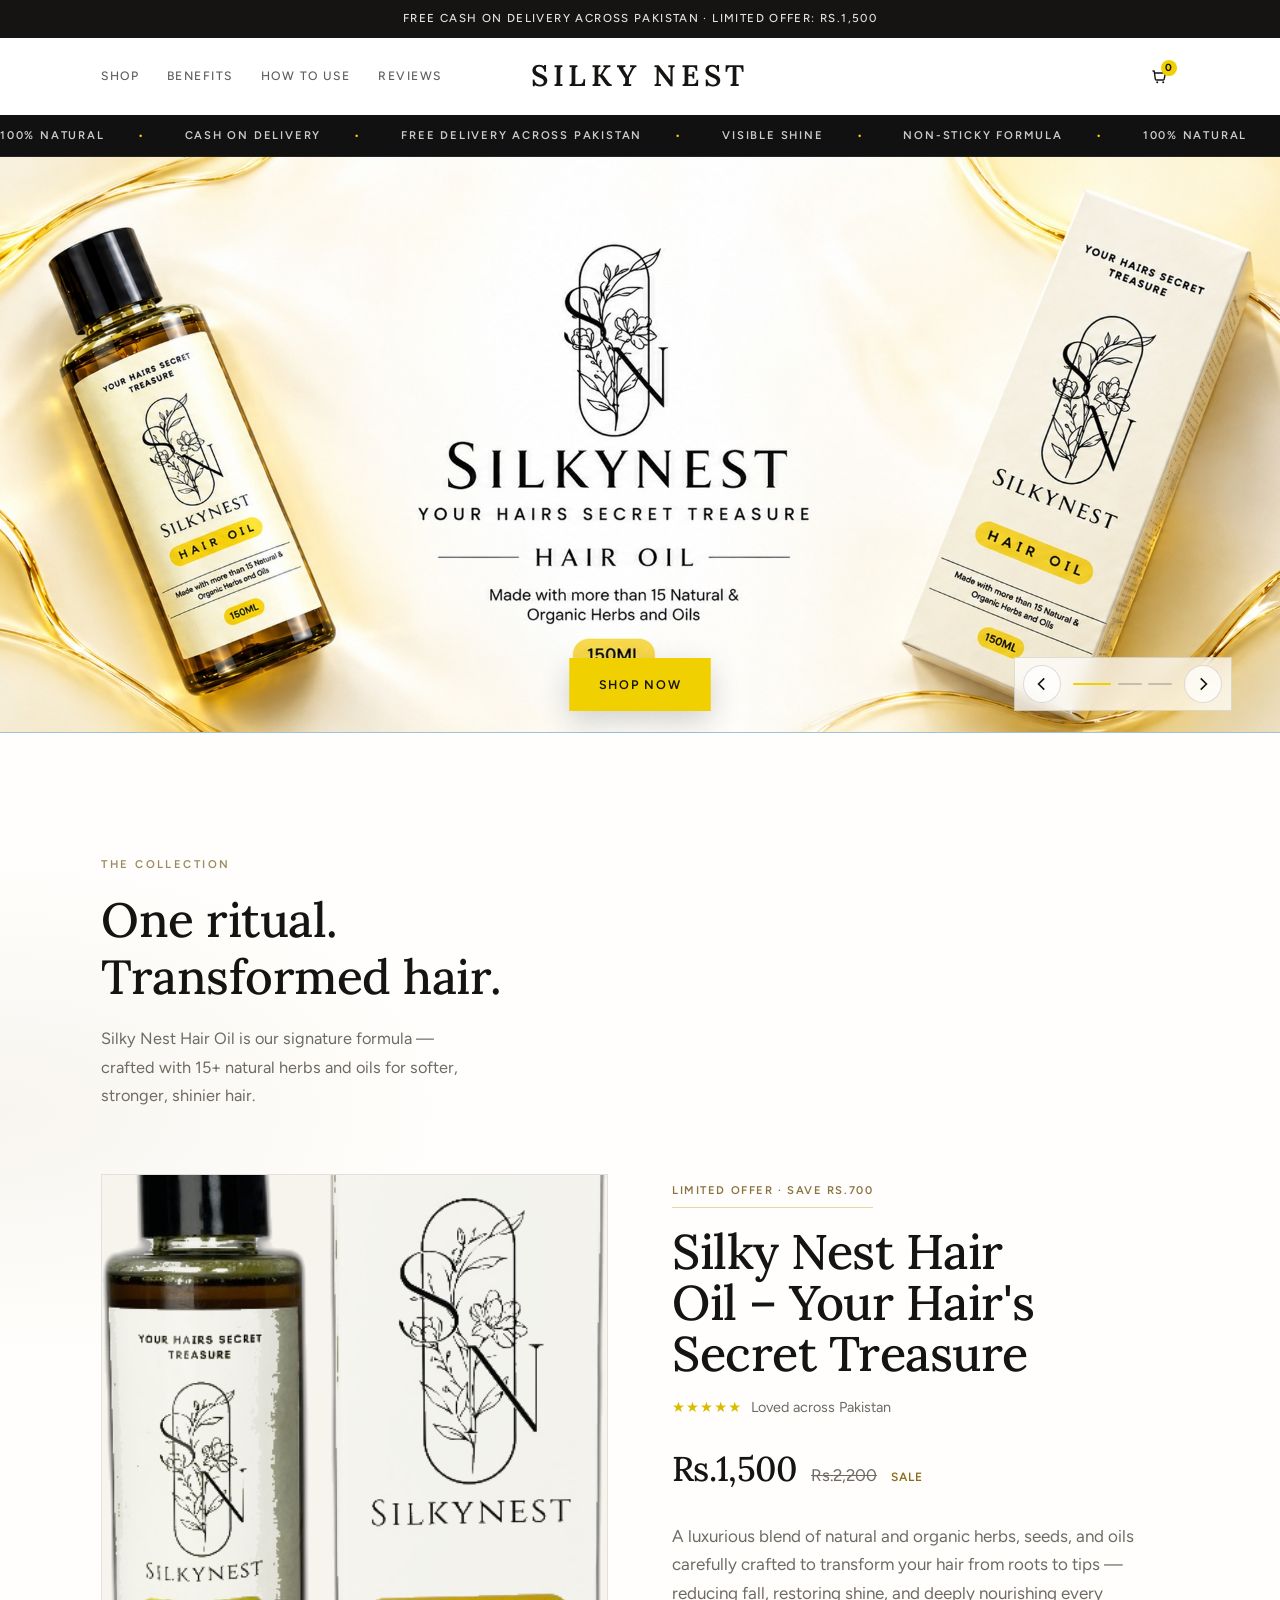
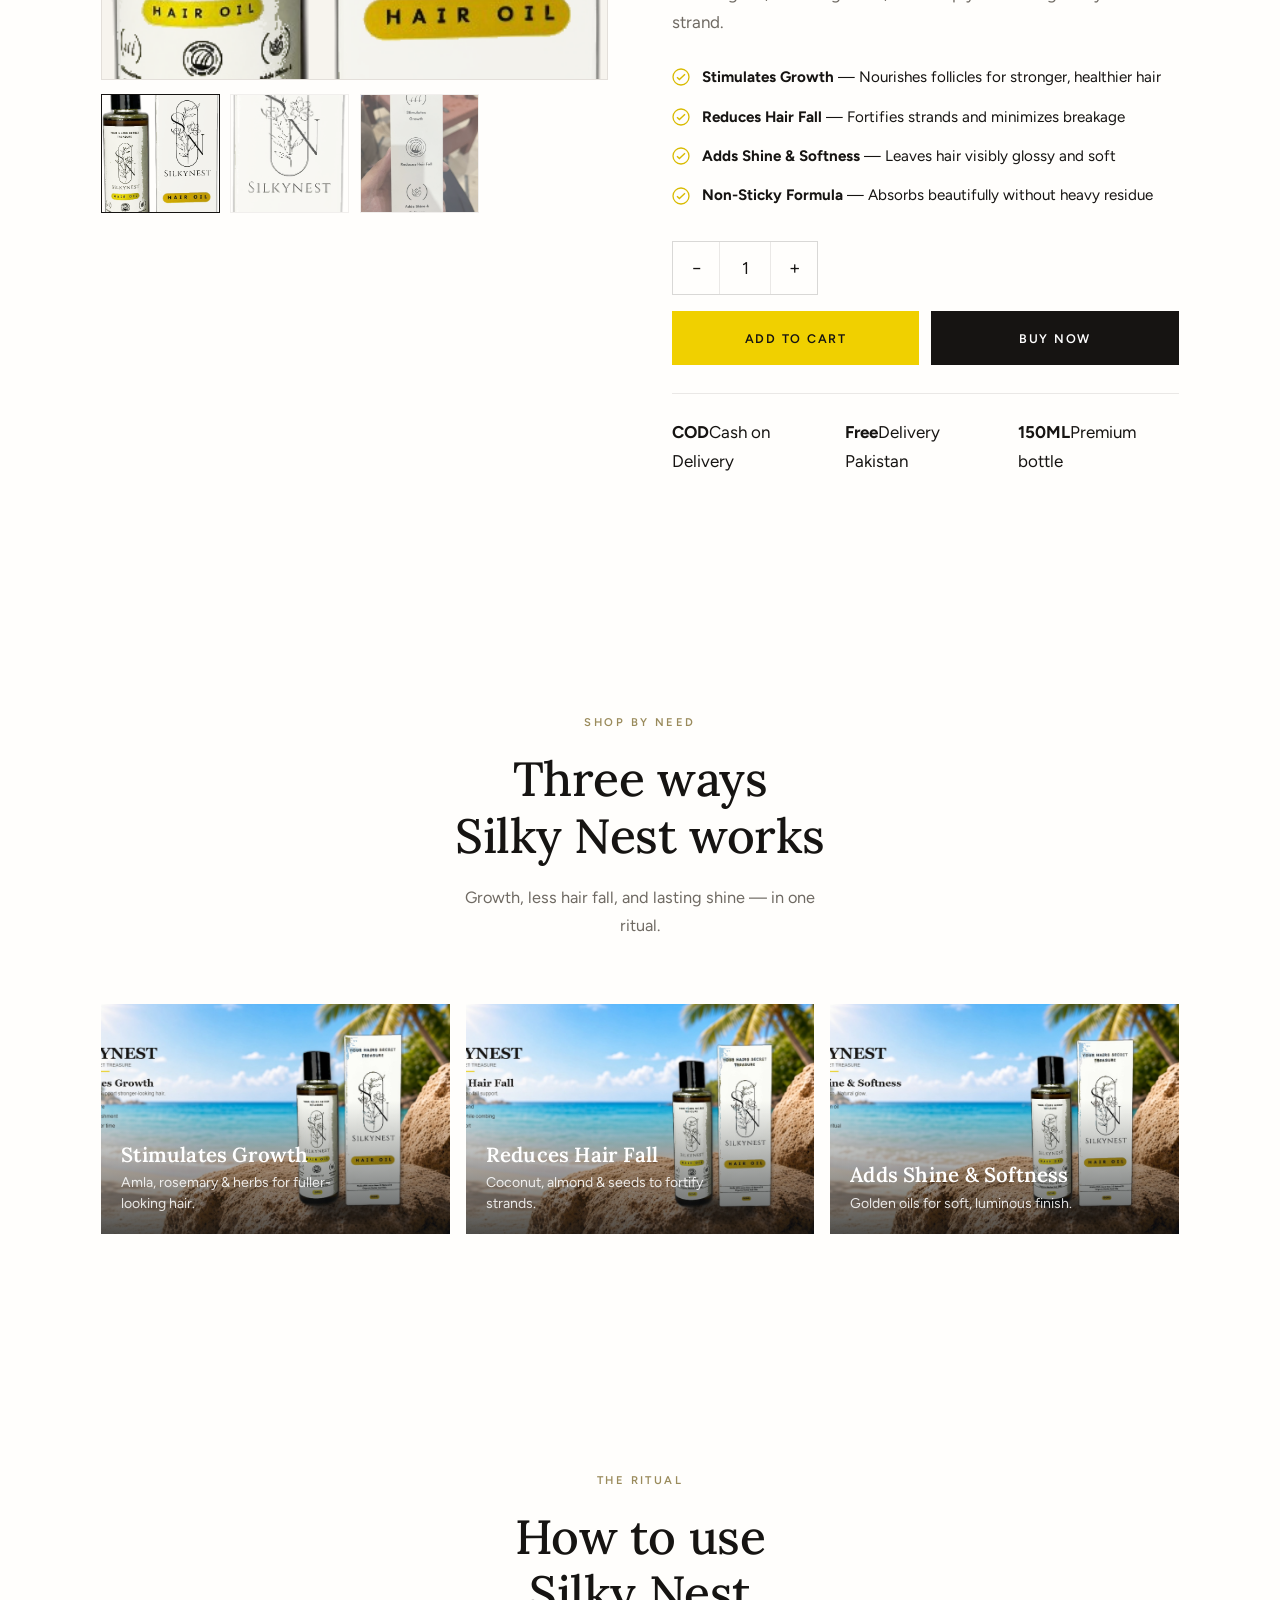
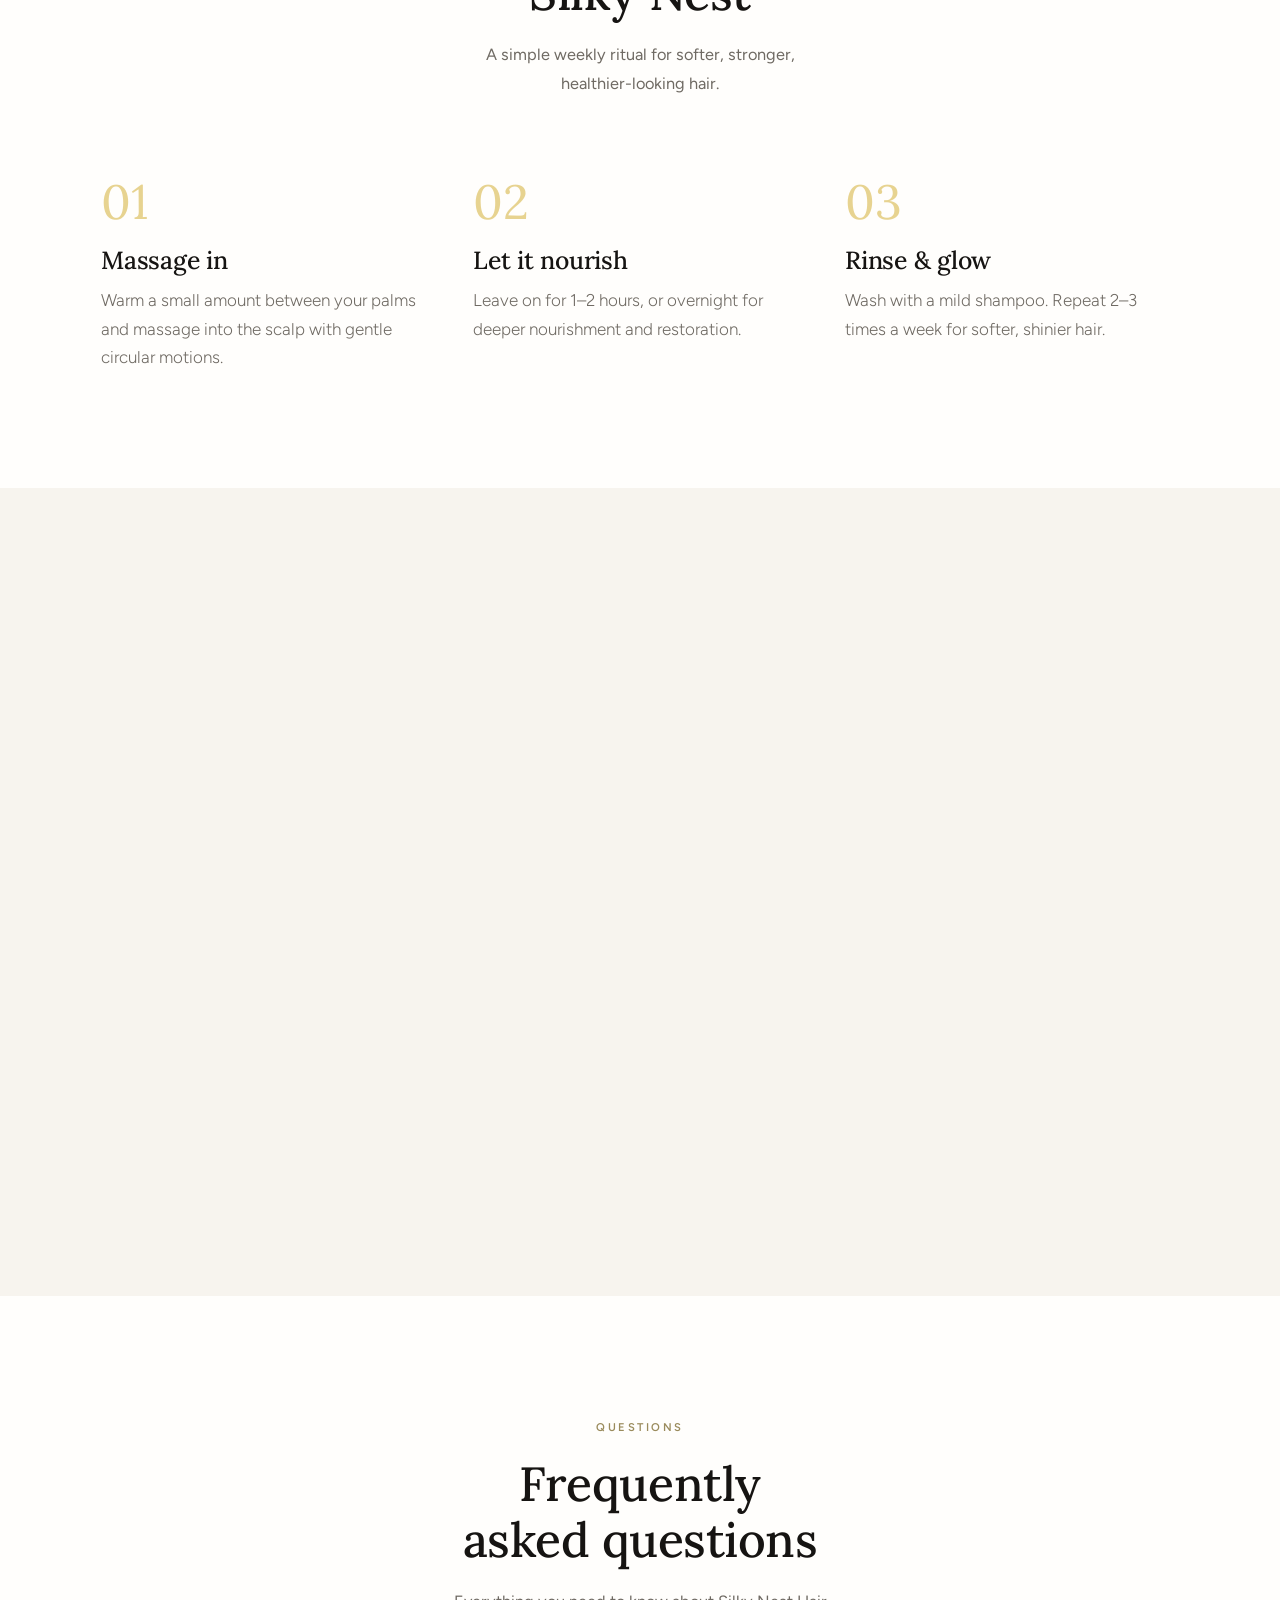
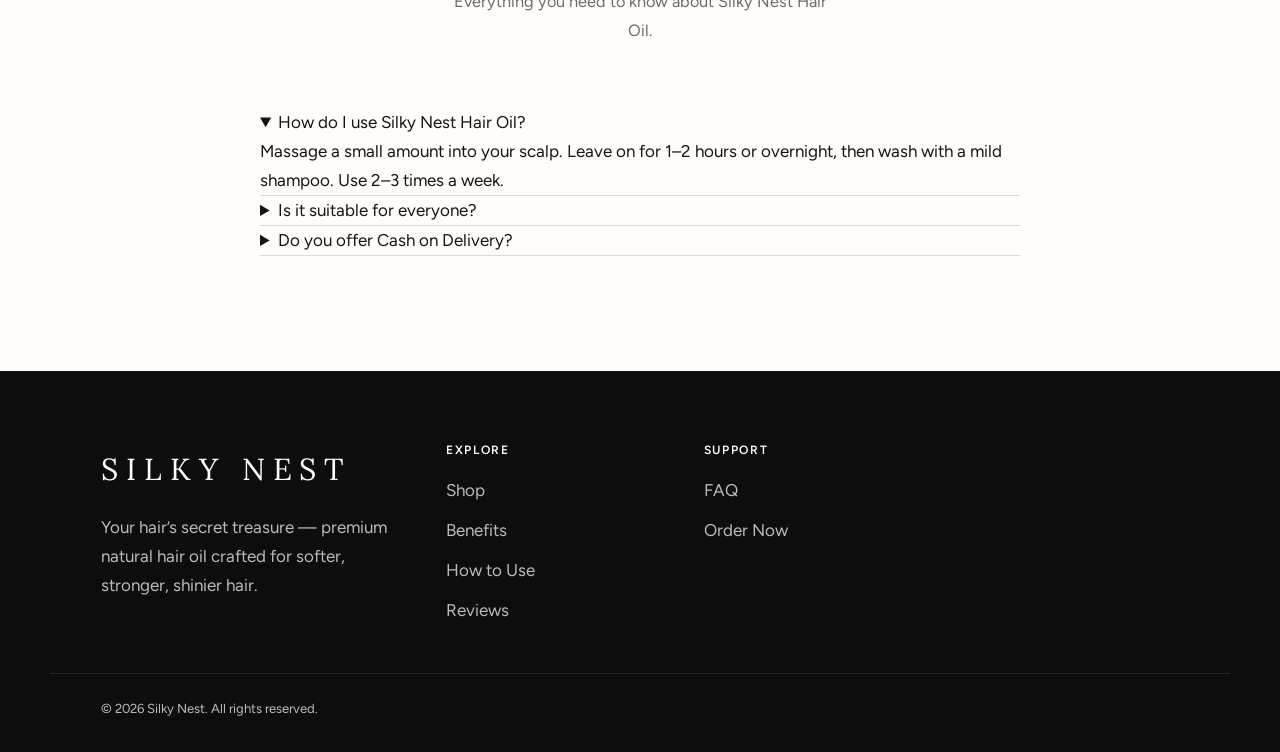
==== preview/index.html @ a5c24e0d "Add Silky Nest luxury theme with image-4 hero for client demo. Restore full Shopify theme, set premi" ====
<!doctype html>
<html lang="en">
<head>
  <meta charset="utf-8">
  <meta name="viewport" content="width=device-width,initial-scale=1">
  <title>Silky Nest Hair Oil — Demo</title>
  <meta name="description" content="Silky Nest Hair Oil — your hair's secret treasure. 150ML natural hair oil with Cash on Delivery across Pakistan.">
  <link rel="preconnect" href="https://fonts.googleapis.com">
  <link rel="preconnect" href="https://fonts.gstatic.com" crossorigin>
  <link href="https://fonts.googleapis.com/css2?family=Figtree:wght@300;400;500;600;700&family=Lora:wght@400;500;600;700&display=swap" rel="stylesheet">
  <link rel="stylesheet" href="assets/base.css">
</head>
<body>
  <div class="announcement" role="region" aria-label="Announcement">
    <span>Free Cash on Delivery across Pakistan · Limited offer: Rs.1,500</span>
  </div>

  <header class="site-header" data-site-header>
    <div class="container site-header__inner">
      <nav class="site-header__nav" aria-label="Primary">
        <a href="#shop">Shop</a>
        <a href="#categories">Benefits</a>
        <a href="#how-to-use">How to Use</a>
        <a href="#reviews">Reviews</a>
      </nav>
      <a href="#" class="site-header__logo"><span class="site-header__logo-text">Silky Nest</span></a>
      <div class="site-header__actions">
        <button type="button" class="icon-btn mobile-nav-toggle" data-nav-toggle aria-expanded="false" aria-label="Open menu">
          <svg width="20" height="20" viewBox="0 0 20 20" fill="none"><path d="M3 6h14M3 10h14M3 14h14" stroke="currentColor" stroke-width="1.5"/></svg>
        </button>
        <button type="button" class="icon-btn" data-cart-open aria-label="Open cart">
          <svg width="20" height="20" viewBox="0 0 20 20" fill="none"><path d="M4 5h1.2l1.1 8.2a1 1 0 0 0 1 .8h6.9a1 1 0 0 0 1-.8L16.4 7H6.2" stroke="currentColor" stroke-width="1.4" stroke-linecap="round" stroke-linejoin="round"/><circle cx="8.2" cy="16.2" r="1" fill="currentColor"/><circle cx="14.2" cy="16.2" r="1" fill="currentColor"/></svg>
          <span class="cart-count" data-cart-count hidden>0</span>
        </button>
      </div>
    </div>
    <div class="mobile-nav" data-mobile-nav>
      <a href="#shop">Shop</a>
      <a href="#categories">Benefits</a>
      <a href="#how-to-use">How to Use</a>
      <a href="#reviews">Reviews</a>
      <a href="#faq">FAQ</a>
    </div>
  </header>

  <main id="MainContent">
    <section class="hero hero--banner" data-hero-banner>
      <div class="hero-trust">
        <div class="hero-trust__track">
          <span>100% Natural</span>
          <span>Cash on Delivery</span>
          <span>Free Delivery Across Pakistan</span>
          <span>Visible Shine</span>
          <span>Non-Sticky Formula</span>
          <span>100% Natural</span>
          <span>Cash on Delivery</span>
          <span>Free Delivery Across Pakistan</span>
          <span>Visible Shine</span>
          <span>Non-Sticky Formula</span>
        </div>
      </div>

      <div class="hero-banner hero-banner--image-only" data-hero-slider>
        <div class="hero-banner__track" data-slider-track>
          <div class="hero-banner__slide is-active" data-slider-slide data-label="Silky Nest Hair Oil">
            <div class="hero-banner__image">
              <img src="assets/image-4.jpg" alt="Silky Nest Hair Oil" width="1920" height="863">
            </div>
          </div>
          <div class="hero-banner__slide" data-slider-slide data-label="Signature Ritual">
            <div class="hero-banner__image">
              <img src="assets/banner-sea-1.jpg" alt="Silky Nest Hair Oil" width="1920" height="863" loading="lazy">
            </div>
          </div>
          <div class="hero-banner__slide" data-slider-slide data-label="Premium Packaging">
            <div class="hero-banner__image">
              <img src="assets/banner-sea-2.jpg" alt="Silky Nest packaging" width="1920" height="863" loading="lazy">
            </div>
          </div>
        </div>
        <a href="#shop" class="hero-banner__shop btn btn--gold">Shop Now</a>
        <div class="hero-banner__controls">
          <button type="button" class="hero-banner__arrow" data-slider-prev aria-label="Previous"><svg width="18" height="18" viewBox="0 0 16 16" fill="none"><path d="M10 3L5 8l5 5" stroke="currentColor" stroke-width="1.5"/></svg></button>
          <div class="hero-banner__dots">
            <button type="button" class="hero-slider__dot is-active" data-slider-dot aria-label="Banner 1"></button>
            <button type="button" class="hero-slider__dot" data-slider-dot aria-label="Banner 2"></button>
            <button type="button" class="hero-slider__dot" data-slider-dot aria-label="Banner 3"></button>
          </div>
          <button type="button" class="hero-banner__arrow" data-slider-next aria-label="Next"><svg width="18" height="18" viewBox="0 0 16 16" fill="none"><path d="M6 3l5 5-5 5" stroke="currentColor" stroke-width="1.5"/></svg></button>
        </div>
      </div>
    </section>

    <section class="section" id="shop" data-featured-product>
      <div class="container">
        <div class="section__header reveal">
          <p class="section__eyebrow">The Collection</p>
          <h2 class="section__title">One ritual. Transformed hair.</h2>
          <p class="section__lead">Silky Nest Hair Oil is our signature formula — crafted with 15+ natural herbs and oils for softer, stronger, shinier hair.</p>
        </div>

        <div class="featured-product reveal" data-product-form-anchor>
          <div class="product-gallery" data-product-gallery>
            <div class="product-gallery__main">
              <img src="assets/silky-nest-product-real.png" alt="Silky Nest Hair Oil" width="800" height="800" data-gallery-main>
            </div>
            <div class="product-gallery__thumbs">
              <button type="button" class="product-gallery__thumb is-active" data-gallery-thumb data-full="assets/silky-nest-product-real.png" data-alt="Product"><img src="assets/silky-nest-product-real.png" alt=""></button>
              <button type="button" class="product-gallery__thumb" data-gallery-thumb data-full="assets/silky-nest-box-real.png" data-alt="Box"><img src="assets/silky-nest-box-real.png" alt=""></button>
              <button type="button" class="product-gallery__thumb" data-gallery-thumb data-full="assets/silky-nest-benefits-side.jpg" data-alt="Benefits"><img src="assets/silky-nest-benefits-side.jpg" alt=""></button>
            </div>
          </div>

          <div class="product-info">
            <div class="product-info__badge">Limited Offer · Save Rs.700</div>
            <h3 class="product-info__title">Silky Nest Hair Oil – Your Hair's Secret Treasure</h3>
            <div class="product-info__rating"><span class="stars">★★★★★</span><span>Loved across Pakistan</span></div>
            <div class="product-info__price">
              <span class="product-info__price-current">Rs.1,500</span>
              <span class="product-info__price-compare">Rs.2,200</span>
              <span class="product-info__save">Sale</span>
            </div>
            <p class="product-info__desc">A luxurious blend of natural and organic herbs, seeds, and oils carefully crafted to transform your hair from roots to tips — reducing fall, restoring shine, and deeply nourishing every strand.</p>
            <ul class="product-benefits-list">
              <li><svg width="18" height="18" viewBox="0 0 18 18" fill="none"><circle cx="9" cy="9" r="8" stroke="currentColor" stroke-width="1.3"/><path d="M5 9.2l2.4 2.4L13 6.2" stroke="currentColor" stroke-width="1.4"/></svg><span><strong>Stimulates Growth</strong> — Nourishes follicles for stronger, healthier hair</span></li>
              <li><svg width="18" height="18" viewBox="0 0 18 18" fill="none"><circle cx="9" cy="9" r="8" stroke="currentColor" stroke-width="1.3"/><path d="M5 9.2l2.4 2.4L13 6.2" stroke="currentColor" stroke-width="1.4"/></svg><span><strong>Reduces Hair Fall</strong> — Fortifies strands and minimizes breakage</span></li>
              <li><svg width="18" height="18" viewBox="0 0 18 18" fill="none"><circle cx="9" cy="9" r="8" stroke="currentColor" stroke-width="1.3"/><path d="M5 9.2l2.4 2.4L13 6.2" stroke="currentColor" stroke-width="1.4"/></svg><span><strong>Adds Shine & Softness</strong> — Leaves hair visibly glossy and soft</span></li>
              <li><svg width="18" height="18" viewBox="0 0 18 18" fill="none"><circle cx="9" cy="9" r="8" stroke="currentColor" stroke-width="1.3"/><path d="M5 9.2l2.4 2.4L13 6.2" stroke="currentColor" stroke-width="1.4"/></svg><span><strong>Non-Sticky Formula</strong> — Absorbs beautifully without heavy residue</span></li>
            </ul>

            <form class="product-form" data-product-form onsubmit="event.preventDefault(); const t=document.querySelector('[data-toast]'); t.hidden=false; t.textContent='Added to your bag'; t.classList.add('is-visible'); setTimeout(()=>t.classList.remove('is-visible'),2400);">
              <div class="qty-selector" data-qty>
                <button type="button" data-qty-minus>−</button>
                <input type="number" name="quantity" value="1" min="1" max="10">
                <button type="button" data-qty-plus>+</button>
              </div>
              <div class="product-form__actions">
                <button type="submit" class="btn btn--gold">Add to Cart</button>
                <button type="submit" class="btn btn--dark" data-buy-now>Buy Now</button>
              </div>
            </form>

            <div class="product-trust">
              <div><strong>COD</strong><span>Cash on Delivery</span></div>
              <div><strong>Free</strong><span>Delivery Pakistan</span></div>
              <div><strong>150ML</strong><span>Premium bottle</span></div>
            </div>
          </div>
        </div>
      </div>
    </section>

    <section class="section category-banners" id="categories">
      <div class="container">
        <div class="section__header section__header--center reveal">
          <p class="section__eyebrow">Shop by need</p>
          <h2 class="section__title section__title--center">Three ways Silky Nest works</h2>
          <p class="section__lead section__lead--center">Growth, less hair fall, and lasting shine — in one ritual.</p>
        </div>
        <div class="category-banners__grid">
          <a href="#shop" class="category-banner reveal">
            <div class="category-banner__media"><img src="assets/category-growth.jpg" alt="Stimulates Growth" width="1600" height="900" loading="lazy"></div>
            <div class="category-banner__copy">
              <h3 class="category-banner__title">Stimulates Growth</h3>
              <p class="category-banner__text">Amla, rosemary & herbs for fuller-looking hair.</p>
            </div>
          </a>
          <a href="#shop" class="category-banner reveal">
            <div class="category-banner__media"><img src="assets/category-hairfall.jpg" alt="Reduces Hair Fall" width="1600" height="900" loading="lazy"></div>
            <div class="category-banner__copy">
              <h3 class="category-banner__title">Reduces Hair Fall</h3>
              <p class="category-banner__text">Coconut, almond & seeds to fortify strands.</p>
            </div>
          </a>
          <a href="#shop" class="category-banner reveal">
            <div class="category-banner__media"><img src="assets/category-shine.jpg" alt="Adds Shine & Softness" width="1600" height="900" loading="lazy"></div>
            <div class="category-banner__copy">
              <h3 class="category-banner__title">Adds Shine & Softness</h3>
              <p class="category-banner__text">Golden oils for soft, luminous finish.</p>
            </div>
          </a>
        </div>
      </div>
    </section>

    <section class="section" id="how-to-use">
      <div class="container">
        <div class="section__header section__header--center reveal">
          <p class="section__eyebrow">The Ritual</p>
          <h2 class="section__title section__title--center">How to use Silky Nest</h2>
          <p class="section__lead section__lead--center">A simple weekly ritual for softer, stronger, healthier-looking hair.</p>
        </div>
        <div class="steps">
          <article class="step reveal"><h3 class="step__title">Massage in</h3><p class="step__text">Warm a small amount between your palms and massage into the scalp with gentle circular motions.</p></article>
          <article class="step reveal"><h3 class="step__title">Let it nourish</h3><p class="step__text">Leave on for 1–2 hours, or overnight for deeper nourishment and restoration.</p></article>
          <article class="step reveal"><h3 class="step__title">Rinse & glow</h3><p class="step__text">Wash with a mild shampoo. Repeat 2–3 times a week for softer, shinier hair.</p></article>
        </div>
      </div>
    </section>

    <section class="section section--soft reviews" id="reviews" data-reviews>
      <div class="container">
        <div class="reviews-shell reveal">
          <aside class="reviews-aside">
            <p class="section__eyebrow">Real Stories</p>
            <h2 class="section__title">Loved across Pakistan</h2>
            <p class="section__lead">Real words from customers who made Silky Nest part of their weekly hair ritual.</p>
            <div class="reviews-score">
              <div class="reviews-score__stars">★★★★★</div>
              <strong>4.9 / 5</strong>
              <span>Average customer rating</span>
            </div>
            <div class="reviews-nav">
              <button type="button" class="reviews-nav__btn" data-review-prev aria-label="Previous review"><svg width="18" height="18" viewBox="0 0 16 16" fill="none"><path d="M10 3L5 8l5 5" stroke="currentColor" stroke-width="1.5"/></svg></button>
              <span class="reviews-nav__count" data-review-count>01 / 03</span>
              <button type="button" class="reviews-nav__btn" data-review-next aria-label="Next review"><svg width="18" height="18" viewBox="0 0 16 16" fill="none"><path d="M6 3l5 5-5 5" stroke="currentColor" stroke-width="1.5"/></svg></button>
            </div>
          </aside>
          <div class="reviews-stage">
            <article class="review-card is-active" data-review-slide>
              <p class="review-card__quote">“After using Silky Nest consistently, my hair feels much softer and healthier. I also noticed less hair fall while combing.”</p>
              <div class="review-card__meta"><strong>Ayesha</strong><span>Lahore</span></div>
            </article>
            <article class="review-card" data-review-slide>
              <p class="review-card__quote">“This oil made my hair look fuller and shinier. The fragrance is pleasant and it doesn’t feel overly greasy.”</p>
              <div class="review-card__meta"><strong>Fatima</strong><span>Karachi</span></div>
            </article>
            <article class="review-card" data-review-slide>
              <p class="review-card__quote">“Within a few weeks my hair became much easier to manage and looked healthier. Highly recommended.”</p>
              <div class="review-card__meta"><strong>Hira</strong><span>Rawalpindi</span></div>
            </article>
          </div>
        </div>
      </div>
    </section>

    <section class="section" id="faq" data-faq>
      <div class="container">
        <div class="section__header section__header--center reveal">
          <p class="section__eyebrow">Questions</p>
          <h2 class="section__title section__title--center">Frequently asked questions</h2>
          <p class="section__lead section__lead--center">Everything you need to know about Silky Nest Hair Oil.</p>
        </div>
        <div class="faq-list">
          <details class="faq-item" open>
            <summary>How do I use Silky Nest Hair Oil?</summary>
            <p>Massage a small amount into your scalp. Leave on for 1–2 hours or overnight, then wash with a mild shampoo. Use 2–3 times a week.</p>
          </details>
          <details class="faq-item">
            <summary>Is it suitable for everyone?</summary>
            <p>Yes — for men and women, and all hair types including straight, wavy, curly, and treated hair.</p>
          </details>
          <details class="faq-item">
            <summary>Do you offer Cash on Delivery?</summary>
            <p>Yes. Cash on Delivery is available across Pakistan.</p>
          </details>
        </div>
      </div>
    </section>
  </main>

  <footer class="site-footer">
    <div class="container site-footer__grid">
      <div>
        <div class="site-footer__brand">Silky Nest</div>
        <p class="site-footer__text">Your hair’s secret treasure — premium natural hair oil crafted for softer, stronger, shinier hair.</p>
      </div>
      <div>
        <h3 class="site-footer__heading">Explore</h3>
        <div class="site-footer__links">
          <a href="#shop">Shop</a>
          <a href="#categories">Benefits</a>
          <a href="#how-to-use">How to Use</a>
          <a href="#reviews">Reviews</a>
        </div>
      </div>
      <div>
        <h3 class="site-footer__heading">Support</h3>
        <div class="site-footer__links">
          <a href="#faq">FAQ</a>
          <a href="#shop">Order Now</a>
        </div>
      </div>
    </div>
    <div class="site-footer__bottom container">
      <span>© 2026 Silky Nest. All rights reserved.</span>
    </div>
  </footer>

  <div class="toast" data-toast hidden></div>
  <script src="assets/theme.js" defer></script>
</body>
</html>
---- preview/assets/base.css ----
/* ==========================================================================
   Silky Nest Luxury Theme - Base Styles
   Clean white / elegant black type / premium gold CTAs
   ========================================================================== */

:root {
  --color-bg: #FFFEFC;
  --color-text: #161412;
  --color-gold: #F0D000;
  --color-gold-hover: #D9BB00;
  --color-muted: #6F6A63;
  --color-soft: #F7F4EE;
  --color-border: rgba(22, 20, 18, 0.09);
  --color-border-strong: rgba(22, 20, 18, 0.16);
  --font-display: 'Lora', Georgia, 'Times New Roman', serif;
  --font-body: 'Figtree', system-ui, sans-serif;
  --space-section: clamp(4.75rem, 9vw, 8rem);
  --space-container: clamp(1.25rem, 4vw, 3.5rem);
  --max-width: 1180px;
  --radius: 0;
  --header-height: 76px;
  --announcement-height: 38px;
  --ease: cubic-bezier(0.22, 1, 0.36, 1);
  --shadow-soft: 0 24px 60px rgba(22, 20, 18, 0.05);
  --transition: 0.4s var(--ease);
}

/* Shopify settings inject via liquid in a separate file — fallbacks above for static preview */

*,
*::before,
*::after {
  box-sizing: border-box;
}

html {
  scroll-behavior: smooth;
  -webkit-text-size-adjust: 100%;
}

body {
  margin: 0;
  font-family: var(--font-body);
  font-weight: 400;
  font-size: 17px;
  line-height: 1.7;
  letter-spacing: 0;
  color: var(--color-text);
  background:
    radial-gradient(1200px 600px at 85% -10%, rgba(212, 180, 90, 0.08), transparent 55%),
    radial-gradient(900px 500px at 0% 20%, rgba(247, 244, 238, 0.9), transparent 50%),
    var(--color-bg);
  -webkit-font-smoothing: antialiased;
  -moz-osx-font-smoothing: grayscale;
  overflow-x: hidden;
}

img,
picture,
video,
svg {
  display: block;
  max-width: 100%;
  height: auto;
}

button,
input,
select,
textarea {
  font: inherit;
  color: inherit;
}

a {
  color: inherit;
  text-decoration: none;
  transition: color var(--transition), opacity var(--transition);
}

button {
  cursor: pointer;
  background: none;
  border: none;
  padding: 0;
}

ul, ol {
  margin: 0;
  padding: 0;
  list-style: none;
}

h1, h2, h3, h4, h5, h6 {
  font-family: var(--font-display);
  font-weight: 500;
  line-height: 1.2;
  letter-spacing: -0.01em;
  margin: 0;
  text-wrap: balance;
}

p {
  margin: 0;
}

.skip-link {
  position: absolute;
  left: -9999px;
  top: 0;
  z-index: 9999;
  padding: 0.75rem 1.25rem;
  background: var(--color-text);
  color: #fff;
}

.skip-link:focus {
  left: 1rem;
  top: 1rem;
}

.container {
  width: 100%;
  max-width: var(--max-width);
  margin: 0 auto;
  padding-inline: var(--space-container);
}

.section {
  padding-block: var(--space-section);
}

.section--soft {
  background: var(--color-soft);
}

.section__eyebrow {
  display: inline-block;
  font-family: var(--font-body);
  font-size: 0.7rem;
  font-weight: 600;
  letter-spacing: 0.22em;
  text-transform: uppercase;
  color: #9A8B5C;
  margin-bottom: 1.15rem;
}

.section__title {
  font-size: clamp(2rem, 4.2vw, 3rem);
  font-weight: 500;
  max-width: 16ch;
  line-height: 1.18;
}

.section__title--center {
  margin-inline: auto;
  text-align: center;
}

.section__lead {
  margin-top: 1.15rem;
  max-width: 38ch;
  color: var(--color-muted);
  font-size: 1.02rem;
  font-weight: 400;
  line-height: 1.75;
}

.section__lead--center {
  margin-inline: auto;
  text-align: center;
}

.section__header {
  margin-bottom: clamp(2.5rem, 5vw, 4rem);
}

.section__header--center {
  text-align: center;
}

/* Buttons ---------------------------------------------------------------- */

.btn {
  display: inline-flex;
  align-items: center;
  justify-content: center;
  gap: 0.6rem;
  min-height: 54px;
  padding: 0.95rem 2rem;
  font-family: var(--font-body);
  font-size: 0.78rem;
  font-weight: 600;
  letter-spacing: 0.14em;
  text-transform: uppercase;
  border: 1px solid transparent;
  border-radius: var(--radius);
  transition: background var(--transition), color var(--transition), border-color var(--transition), transform 0.25s var(--ease);
  white-space: nowrap;
}

.btn:active {
  transform: translateY(1px);
}

.btn--gold {
  background: var(--color-gold);
  color: #161412;
  border-color: var(--color-gold);
}

.btn--gold:hover {
  background: var(--color-gold-hover);
  border-color: var(--color-gold-hover);
}

.btn--outline {
  background: transparent;
  color: var(--color-text);
  border-color: var(--color-border-strong);
}

.btn--outline:hover {
  border-color: var(--color-text);
  background: var(--color-text);
  color: #fff;
}

.btn--dark {
  background: var(--color-text);
  color: #fff;
  border-color: var(--color-text);
}

.btn--dark:hover {
  background: #2a2a2a;
}

.btn--full {
  width: 100%;
}

.btn:disabled,
.btn[aria-disabled="true"] {
  opacity: 0.45;
  cursor: not-allowed;
  box-shadow: none;
  transform: none;
}

/* Announcement ----------------------------------------------------------- */

.announcement {
  background: #161412;
  color: rgba(255, 255, 255, 0.88);
  min-height: var(--announcement-height);
  display: flex;
  align-items: center;
  justify-content: center;
  text-align: center;
  padding: 0.5rem 1rem;
  font-size: 0.72rem;
  font-weight: 500;
  letter-spacing: 0.12em;
  text-transform: uppercase;
}

.announcement a:hover {
  color: var(--color-gold);
}

/* Header ----------------------------------------------------------------- */

.site-header {
  position: sticky;
  top: 0;
  z-index: 100;
  background: rgba(255, 255, 255, 0.92);
  backdrop-filter: blur(14px);
  border-bottom: 1px solid transparent;
  transition: border-color var(--transition), box-shadow var(--transition);
}

.site-header.is-scrolled {
  border-bottom-color: var(--color-border);
  box-shadow: 0 8px 30px rgba(17, 17, 17, 0.04);
}

.site-header__inner {
  display: grid;
  grid-template-columns: 1fr auto 1fr;
  align-items: center;
  min-height: var(--header-height);
  gap: 1rem;
}

.site-header__nav {
  display: flex;
  align-items: center;
  gap: 1.75rem;
}

.site-header__nav a {
  font-size: 0.76rem;
  font-weight: 500;
  letter-spacing: 0.12em;
  text-transform: uppercase;
  opacity: 0.68;
}

.site-header__nav a:hover,
.site-header__nav a.is-active {
  opacity: 1;
}

.site-header__logo {
  display: flex;
  justify-content: center;
  text-align: center;
}

.site-header__logo-text {
  font-family: var(--font-display);
  font-size: clamp(1.45rem, 2.4vw, 1.85rem);
  font-weight: 600;
  letter-spacing: 0.16em;
  text-transform: uppercase;
  line-height: 1;
}

.site-header__logo img {
  width: auto;
  height: auto;
  max-height: 42px;
}

.site-header__actions {
  display: flex;
  justify-content: flex-end;
  align-items: center;
  gap: 1rem;
}

.icon-btn {
  width: 40px;
  height: 40px;
  display: inline-flex;
  align-items: center;
  justify-content: center;
  position: relative;
  border-radius: 50%;
  transition: background var(--transition);
}

.icon-btn:hover {
  background: var(--color-soft);
}

.cart-count {
  position: absolute;
  top: 4px;
  right: 2px;
  min-width: 16px;
  height: 16px;
  padding: 0 4px;
  border-radius: 999px;
  background: var(--color-gold);
  color: #111;
  font-size: 0.65rem;
  font-weight: 700;
  display: flex;
  align-items: center;
  justify-content: center;
}

.mobile-nav-toggle {
  display: none;
}

.mobile-nav {
  display: none;
  border-top: 1px solid var(--color-border);
  padding: 1.25rem var(--space-container) 1.5rem;
  background: #fff;
}

.mobile-nav.is-open {
  display: block;
}

.mobile-nav a {
  display: block;
  padding: 0.85rem 0;
  font-size: 0.95rem;
  letter-spacing: 0.06em;
  text-transform: uppercase;
  border-bottom: 1px solid var(--color-border);
}

/* Hero — full-width banner (product inside banner) ---------------------- */

.hero {
  position: relative;
  overflow: hidden;
  color: #fff;
  isolation: isolate;
  background: #17130f;
}

.hero--banner {
  min-height: 0;
}

.hero-trust {
  background: #111;
  color: rgba(255, 255, 255, 0.78);
  overflow: hidden;
  border-bottom: 1px solid rgba(255, 255, 255, 0.08);
}

.hero-trust__track {
  display: flex;
  gap: 2.5rem;
  width: max-content;
  padding: 0.7rem 0;
  font-size: 0.7rem;
  font-weight: 600;
  letter-spacing: 0.16em;
  text-transform: uppercase;
  animation: trustMarquee 28s linear infinite;
}

.hero-trust__track span {
  position: relative;
  padding-right: 2.5rem;
}

.hero-trust__track span::after {
  content: '•';
  position: absolute;
  right: 0;
  color: var(--color-gold);
}

.hero-banner {
  position: relative;
  min-height: clamp(28rem, 72vh, 42rem);
  overflow: hidden;
}

/* Full banner visible — match artboard, no side crop */
.hero-banner--image-only {
  min-height: 0;
  width: 100%;
  aspect-ratio: 1920 / 863;
  background: #9ec4d6;
}

.hero-banner__track {
  display: flex;
  height: 100%;
  min-height: inherit;
  transition: transform 0.8s var(--ease);
  will-change: transform;
}

.hero-banner--image-only .hero-banner__track,
.hero-banner--image-only .hero-banner__slide {
  min-height: 0;
  height: 100%;
}

.hero-banner__slide {
  position: relative;
  flex: 0 0 100%;
  min-height: inherit;
}

.hero-banner__image {
  position: absolute;
  inset: 0;
}

.hero-banner__image img {
  width: 100%;
  height: 100%;
  object-fit: cover;
  object-position: center right;
  transform: scale(1.02);
  transition: transform 1.1s var(--ease);
}

.hero-banner--image-only .hero-banner__image img {
  object-fit: contain;
  object-position: center center;
  transform: none;
  background: #9ec4d6;
}

.hero-banner__slide.is-active .hero-banner__image img {
  transform: scale(1);
}

.hero-banner--image-only .hero-banner__slide.is-active .hero-banner__image img {
  transform: none;
}

.hero-banner--image-only .hero-banner__veil,
.hero-banner--image-only .hero-banner__content {
  display: none !important;
}

.hero-banner__shop {
  position: absolute;
  left: 50%;
  bottom: 1.35rem;
  transform: translateX(-50%);
  z-index: 4;
  min-height: 48px;
  padding-inline: 1.75rem;
  box-shadow: 0 10px 30px rgba(0, 0, 0, 0.18);
}

.hero-banner--image-only .hero-banner__controls {
  left: auto;
  right: clamp(1rem, 4vw, 3rem);
  bottom: 1.35rem;
  transform: none;
}

@media (max-width: 720px) {
  .hero-banner__shop,
  .hero-banner__controls {
    display: none !important;
  }
}

.hero-banner__copy {
  max-width: 34rem;
  pointer-events: auto;
  opacity: 0;
  transform: translateY(24px);
  animation: riseIn 0.9s var(--ease) 0.12s forwards;
  padding-block: clamp(3rem, 7vw, 5rem);
  color: #161412;
}

.hero__eyebrow {
  display: inline-flex;
  align-items: center;
  gap: 0.75rem;
  font-family: var(--font-body);
  font-size: 0.72rem;
  font-weight: 600;
  letter-spacing: 0.24em;
  text-transform: uppercase;
  color: #B89A00;
  margin: 0 0 1.2rem;
}

.hero__eyebrow::before {
  content: '';
  width: 28px;
  height: 1px;
  background: #B89A00;
}

.hero__brand {
  font-family: var(--font-display);
  font-size: clamp(2.8rem, 6.5vw, 4.6rem);
  font-weight: 600;
  letter-spacing: 0.08em;
  text-transform: uppercase;
  line-height: 1.05;
  margin: 0 0 1rem;
  color: #161412;
}

.hero__headline {
  font-family: var(--font-body);
  font-size: clamp(1.15rem, 2.2vw, 1.4rem);
  font-weight: 500;
  font-style: normal;
  color: #3a342c;
  margin: 0 0 1.05rem;
  max-width: 22ch;
  letter-spacing: 0;
  line-height: 1.4;
}

.hero__text {
  color: #5c564e;
  font-size: 1.02rem;
  font-weight: 400;
  max-width: 36ch;
  margin: 0 0 1.85rem;
  line-height: 1.7;
}

.hero__link {
  font-size: 0.78rem;
  font-weight: 600;
  letter-spacing: 0.14em;
  text-transform: uppercase;
  color: #161412;
  border-bottom: 1px solid rgba(22, 20, 18, 0.35);
  padding-bottom: 0.2rem;
  transition: color var(--transition), border-color var(--transition);
}

.hero__link:hover {
  color: #B89A00;
  border-color: #B89A00;
}

.hero-qualities {
  display: grid;
  grid-template-columns: repeat(3, minmax(0, 1fr));
  gap: 0.85rem;
  margin-top: 2rem;
  padding-top: 1.5rem;
  border-top: 1px solid rgba(22, 20, 18, 0.12);
  max-width: 30rem;
}

.hero-quality {
  display: grid;
  justify-items: center;
  text-align: center;
  gap: 0.55rem;
}

.hero-quality__icon {
  width: 52px;
  height: 52px;
  color: #161412;
  display: inline-flex;
}

.hero-quality__icon svg {
  width: 100%;
  height: 100%;
}

.hero-quality strong {
  font-family: var(--font-body);
  font-size: 0.68rem;
  font-weight: 700;
  letter-spacing: 0.04em;
  line-height: 1.3;
  color: #161412;
}

.hero-banner__controls {
  position: absolute;
  right: clamp(1rem, 4vw, 3rem);
  bottom: 1.35rem;
  z-index: 3;
  display: flex;
  align-items: center;
  gap: 0.75rem;
  background: rgba(255, 255, 255, 0.72);
  border: 1px solid rgba(22, 20, 18, 0.12);
  backdrop-filter: blur(10px);
  padding: 0.45rem 0.55rem;
}

.hero-banner__arrow {
  width: 38px;
  height: 38px;
  border-radius: 50%;
  background: rgba(255, 255, 255, 0.7);
  border: 1px solid rgba(22, 20, 18, 0.14);
  color: #161412;
  display: flex;
  align-items: center;
  justify-content: center;
  transition: background var(--transition), border-color var(--transition);
}

.hero-banner__arrow:hover {
  background: #fff;
  border-color: #F0D000;
}

.hero-slider__dot {
  width: 24px;
  height: 2px;
  background: rgba(22, 20, 18, 0.2);
  border-radius: 2px;
  transition: background var(--transition), width var(--transition);
}

.hero-slider__dot.is-active {
  width: 38px;
  background: #F0D000;
}

.hero-banner__content {
  position: absolute;
  inset: 0;
  z-index: 2;
  display: flex;
  align-items: center;
  pointer-events: none;
}

.hero__brand span {
  display: block;
}

.hero__ctas {
  display: flex;
  flex-wrap: wrap;
  gap: 1.15rem;
  align-items: center;
}

.btn--hero {
  min-height: 56px;
  padding-inline: 2.15rem;
  font-size: 0.8rem;
}

.hero-banner__dots {
  display: flex;
  gap: 0.4rem;
  align-items: center;
}

@keyframes trustMarquee {
  from { transform: translateX(0); }
  to { transform: translateX(-50%); }
}

/* Featured Product ------------------------------------------------------- */

.featured-product {
  display: grid;
  grid-template-columns: 1fr 1fr;
  gap: clamp(2rem, 5vw, 4.5rem);
  align-items: start;
}

.product-gallery {
  position: sticky;
  top: calc(var(--header-height) + 1.5rem);
}

.product-gallery__main {
  aspect-ratio: 1;
  background: var(--color-soft);
  border: 1px solid var(--color-border);
  overflow: hidden;
  margin-bottom: 0.85rem;
}

.product-gallery__main img {
  width: 100%;
  height: 100%;
  object-fit: cover;
  transition: opacity 0.4s var(--ease);
}

.product-gallery__thumbs {
  display: grid;
  grid-template-columns: repeat(4, 1fr);
  gap: 0.65rem;
}

.product-gallery__thumb {
  aspect-ratio: 1;
  border: 1px solid var(--color-border);
  overflow: hidden;
  opacity: 0.65;
  transition: opacity var(--transition), border-color var(--transition);
}

.product-gallery__thumb.is-active,
.product-gallery__thumb:hover {
  opacity: 1;
  border-color: var(--color-text);
}

.product-gallery__thumb img {
  width: 100%;
  height: 100%;
  object-fit: cover;
}

.product-info__badge {
  display: inline-flex;
  align-items: center;
  gap: 0.4rem;
  font-size: 0.7rem;
  font-weight: 600;
  letter-spacing: 0.14em;
  text-transform: uppercase;
  color: #8A7340;
  background: transparent;
  border-bottom: 1px solid rgba(212, 180, 90, 0.55);
  padding: 0.2rem 0 0.45rem;
  margin-bottom: 1.15rem;
}

.product-info__title {
  font-size: clamp(2.15rem, 3.8vw, 3.1rem);
  margin-bottom: 0.95rem;
  line-height: 1.05;
  max-width: 14ch;
}

.product-info__rating {
  display: flex;
  align-items: center;
  gap: 0.55rem;
  margin-bottom: 1.25rem;
  color: var(--color-muted);
  font-size: 0.9rem;
}

.stars {
  color: var(--color-gold-hover);
  letter-spacing: 0.08em;
}

.product-info__price {
  display: flex;
  align-items: baseline;
  gap: 0.85rem;
  margin-bottom: 1.5rem;
}

.product-info__price-current {
  font-family: var(--font-display);
  font-size: 2.15rem;
  font-weight: 500;
  letter-spacing: -0.02em;
}

.product-info__price-compare {
  color: var(--color-muted);
  text-decoration: line-through;
  font-size: 1.05rem;
}

.product-info__save {
  font-size: 0.75rem;
  font-weight: 600;
  letter-spacing: 0.08em;
  text-transform: uppercase;
  color: #8a6d1d;
}

.product-info__desc {
  color: var(--color-muted);
  margin-bottom: 1.75rem;
  max-width: 44ch;
}

.product-benefits-list {
  display: grid;
  gap: 0.85rem;
  margin-bottom: 2rem;
}

.product-benefits-list li {
  display: flex;
  gap: 0.75rem;
  align-items: flex-start;
  font-size: 0.95rem;
}

.product-benefits-list svg {
  flex-shrink: 0;
  margin-top: 0.2rem;
  color: var(--color-gold-hover);
}

.product-form {
  display: grid;
  gap: 1rem;
}

.qty-selector {
  display: inline-flex;
  align-items: center;
  border: 1px solid var(--color-border-strong);
  width: fit-content;
}

.qty-selector button {
  width: 46px;
  height: 52px;
  display: flex;
  align-items: center;
  justify-content: center;
  font-size: 1.15rem;
  transition: background var(--transition);
}

.qty-selector button:hover {
  background: var(--color-soft);
}

.qty-selector input {
  width: 52px;
  height: 52px;
  border: 0;
  text-align: center;
  border-inline: 1px solid var(--color-border);
  background: transparent;
  -moz-appearance: textfield;
}

.qty-selector input::-webkit-outer-spin-button,
.qty-selector input::-webkit-inner-spin-button {
  -webkit-appearance: none;
  margin: 0;
}

.product-form__actions {
  display: grid;
  grid-template-columns: 1fr 1fr;
  gap: 0.75rem;
}

.product-trust {
  display: grid;
  grid-template-columns: repeat(3, 1fr);
  gap: 0.75rem;
  margin-top: 1.75rem;
  padding-top: 1.5rem;
  border-top: 1px solid var(--color-border);
}

.product-trust__item {
  text-align: center;
  font-size: 0.72rem;
  letter-spacing: 0.05em;
  text-transform: uppercase;
  color: var(--color-muted);
  line-height: 1.4;
}

.product-trust__item strong {
  display: block;
  color: var(--color-text);
  font-weight: 600;
  margin-bottom: 0.25rem;
  letter-spacing: 0.04em;
}

/* Benefits --------------------------------------------------------------- */

.benefits-grid {
  display: grid;
  grid-template-columns: repeat(3, 1fr);
  gap: clamp(1.25rem, 3vw, 2rem);
}

.benefit-card {
  padding: clamp(1.5rem, 3vw, 2.1rem) 0.2rem;
  border-top: 1px solid var(--color-border-strong);
  transition: opacity var(--transition);
}

.benefit-card:hover {
  opacity: 0.82;
}

.benefit-card__icon {
  width: 36px;
  height: 36px;
  margin-bottom: 1.35rem;
  color: var(--color-gold-hover);
}

.benefit-card__title {
  font-size: 1.55rem;
  margin-bottom: 0.7rem;
  letter-spacing: -0.015em;
}

.benefit-card__text {
  color: var(--color-muted);
  font-size: 0.95rem;
  font-weight: 400;
  line-height: 1.7;
  max-width: 28ch;
}

.ingredients {
  margin-top: clamp(3rem, 6vw, 5rem);
  display: grid;
  grid-template-columns: 1.1fr 0.9fr;
  gap: clamp(2rem, 4vw, 4rem);
  align-items: center;
}

.ingredients__media {
  overflow: hidden;
  border: 1px solid var(--color-border);
}

.ingredients__media img {
  width: 100%;
  height: 100%;
  object-fit: cover;
  min-height: 360px;
  transition: transform 1.2s var(--ease);
}

.ingredients__media:hover img {
  transform: scale(1.04);
}

.ingredients__list {
  display: grid;
  gap: 1.35rem;
}

.ingredient-item {
  display: grid;
  grid-template-columns: auto 1fr;
  gap: 1rem;
  padding-bottom: 1.25rem;
  border-bottom: 1px solid var(--color-border);
}

.ingredient-item__num {
  font-family: var(--font-display);
  font-size: 1.35rem;
  color: var(--color-gold-hover);
  line-height: 1;
}

.ingredient-item__title {
  font-size: 1.2rem;
  margin-bottom: 0.3rem;
}

.ingredient-item__text {
  color: var(--color-muted);
  font-size: 0.92rem;
  font-weight: 300;
}

/* How to use ------------------------------------------------------------- */

.steps {
  display: grid;
  grid-template-columns: repeat(3, 1fr);
  gap: clamp(1.5rem, 3vw, 2.5rem);
  counter-reset: step;
}

.step {
  position: relative;
  padding-top: 1rem;
  counter-increment: step;
}

.step::before {
  content: counter(step, decimal-leading-zero);
  display: block;
  font-family: var(--font-display);
  font-size: 3rem;
  color: rgba(212, 175, 55, 0.55);
  line-height: 1;
  margin-bottom: 1.25rem;
}

.step__title {
  font-size: 1.55rem;
  margin-bottom: 0.65rem;
}

.step__text {
  color: var(--color-muted);
  font-weight: 300;
}

/* Category banners ------------------------------------------------------- */

.category-banners__grid {
  display: grid;
  grid-template-columns: repeat(3, 1fr);
  gap: 1rem;
}

.category-banner {
  position: relative;
  display: block;
  overflow: hidden;
  min-height: clamp(11rem, 18vw, 14.5rem);
  color: #fff;
  text-decoration: none;
  isolation: isolate;
}

.category-banner__media {
  position: absolute;
  inset: 0;
  z-index: 0;
}

.category-banner__media img {
  width: 100%;
  height: 100%;
  object-fit: cover;
  object-position: center right;
  transform: scale(1.02);
  transition: transform 1.1s var(--ease);
}

.category-banner:hover .category-banner__media img {
  transform: scale(1.06);
}

.category-banner::after {
  content: '';
  position: absolute;
  inset: 0;
  z-index: 1;
  background: linear-gradient(180deg, transparent 42%, rgba(12, 16, 20, 0.72) 100%);
  pointer-events: none;
}

.category-banner__copy {
  position: absolute;
  left: 0;
  right: 0;
  bottom: 0;
  z-index: 2;
  padding: 1.35rem 1.25rem 1.25rem;
}

.category-banner__title {
  margin: 0 0 0.35rem;
  font-family: var(--font-display);
  font-size: clamp(1.15rem, 1.6vw, 1.45rem);
  font-weight: 600;
  letter-spacing: 0.01em;
  line-height: 1.2;
}

.category-banner__text {
  margin: 0;
  max-width: 28ch;
  font-size: 0.88rem;
  line-height: 1.45;
  color: rgba(255, 255, 255, 0.86);
}

@media (max-width: 980px) {
  .category-banners__grid {
    grid-template-columns: 1fr;
  }

  .category-banner {
    min-height: 12rem;
  }
}

/* Lifestyle gallery ------------------------------------------------------ */

.lifestyle-grid {
  display: grid;
  grid-template-columns: 1.2fr 0.8fr;
  grid-template-rows: auto auto;
  gap: 1rem;
  min-height: 560px;
}

.lifestyle-grid__item {
  position: relative;
  overflow: hidden;
  border: 1px solid var(--color-border);
  min-height: 260px;
}

.lifestyle-grid__item--large {
  grid-row: 1 / span 2;
  min-height: 100%;
}

.lifestyle-grid__item img {
  width: 100%;
  height: 100%;
  object-fit: cover;
  transition: transform 1.1s var(--ease);
}

.lifestyle-grid__item:hover img {
  transform: scale(1.05);
}

.lifestyle-grid__caption {
  position: absolute;
  left: 1.25rem;
  bottom: 1.25rem;
  background: rgba(255, 255, 255, 0.9);
  padding: 0.65rem 0.9rem;
  font-size: 0.72rem;
  letter-spacing: 0.12em;
  text-transform: uppercase;
  backdrop-filter: blur(8px);
}

/* Reviews — featured quote stage --------------------------------------- */

.reviews-shell {
  display: grid;
  grid-template-columns: 0.9fr 1.1fr;
  gap: clamp(2rem, 5vw, 4.5rem);
  align-items: stretch;
  margin-bottom: clamp(3rem, 6vw, 4.5rem);
}

.reviews-aside {
  padding-right: clamp(0rem, 2vw, 1rem);
}

.reviews-aside .section__title {
  max-width: 10ch;
}

.reviews-aside .section__lead {
  max-width: 28ch;
}

.reviews-score {
  margin-top: 2.25rem;
  padding-top: 1.5rem;
  border-top: 1px solid var(--color-border-strong);
}

.reviews-score__stars {
  color: var(--color-gold-hover);
  letter-spacing: 0.14em;
  margin-bottom: 0.55rem;
  font-size: 0.95rem;
}

.reviews-score strong {
  display: block;
  font-family: var(--font-display);
  font-size: 2.4rem;
  font-weight: 500;
  letter-spacing: -0.02em;
  line-height: 1;
  margin-bottom: 0.35rem;
}

.reviews-score span {
  font-size: 0.78rem;
  letter-spacing: 0.1em;
  text-transform: uppercase;
  color: var(--color-muted);
  font-weight: 500;
}

.reviews-nav {
  display: flex;
  align-items: center;
  gap: 0.85rem;
  margin-top: 2rem;
}

.reviews-nav__btn {
  width: 44px;
  height: 44px;
  border: 1px solid var(--color-border-strong);
  display: inline-flex;
  align-items: center;
  justify-content: center;
  transition: background var(--transition), border-color var(--transition), color var(--transition);
}

.reviews-nav__btn:hover {
  background: var(--color-text);
  border-color: var(--color-text);
  color: #fff;
}

.reviews-nav__count {
  font-family: var(--font-display);
  font-size: 1.15rem;
  letter-spacing: 0.06em;
  min-width: 4.5rem;
  text-align: center;
}

.reviews-stage {
  position: relative;
  background: #fff;
  border: 1px solid var(--color-border);
  padding: clamp(2rem, 4vw, 3.25rem);
  min-height: 360px;
  display: flex;
  flex-direction: column;
}

.reviews-stage__mark {
  font-family: var(--font-display);
  font-size: clamp(5rem, 10vw, 7.5rem);
  line-height: 0.7;
  color: rgba(212, 180, 90, 0.35);
  margin-bottom: 0.5rem;
}

.reviews-slider {
  flex: 1;
  position: relative;
}

.reviews-slide {
  animation: reviewIn 0.55s var(--ease);
}

.reviews-slide[hidden] {
  display: none !important;
}

.reviews-slide__stars {
  color: var(--color-gold-hover);
  letter-spacing: 0.14em;
  margin-bottom: 1.1rem;
  font-size: 0.9rem;
}

.reviews-slide__quote {
  font-family: var(--font-display);
  font-size: clamp(1.25rem, 2.3vw, 1.65rem);
  font-style: italic;
  font-weight: 400;
  line-height: 1.55;
  letter-spacing: 0;
  margin: 0 0 2rem;
  max-width: 28ch;
}

.reviews-slide__author strong {
  display: block;
  font-family: var(--font-display);
  font-size: 1.35rem;
  font-weight: 500;
  margin-bottom: 0.25rem;
}

.reviews-slide__author span {
  font-size: 0.74rem;
  letter-spacing: 0.14em;
  text-transform: uppercase;
  color: var(--color-muted);
  font-weight: 500;
}

.reviews-cities {
  display: flex;
  flex-wrap: wrap;
  gap: 0.55rem;
  margin-top: 2rem;
  padding-top: 1.35rem;
  border-top: 1px solid var(--color-border);
}

.reviews-cities__item {
  font-size: 0.7rem;
  font-weight: 600;
  letter-spacing: 0.12em;
  text-transform: uppercase;
  color: var(--color-muted);
  padding: 0.45rem 0.7rem;
  border: 1px solid transparent;
  transition: color var(--transition), border-color var(--transition), background var(--transition);
}

.reviews-cities__item:hover,
.reviews-cities__item.is-active {
  color: var(--color-text);
  border-color: var(--color-border-strong);
  background: var(--color-soft);
}

@keyframes reviewIn {
  from {
    opacity: 0;
    transform: translateY(14px);
  }
  to {
    opacity: 1;
    transform: translateY(0);
  }
}

/* Comparison table ------------------------------------------------------- */

.compare-table {
  width: 100%;
  border-collapse: collapse;
  margin-top: 1rem;
  font-size: 0.95rem;
}

.compare-table th,
.compare-table td {
  padding: 1rem 1.15rem;
  text-align: left;
  border-bottom: 1px solid var(--color-border);
}

.compare-table th {
  font-family: var(--font-display);
  font-size: 1.2rem;
  font-weight: 500;
  background: var(--color-soft);
}

.compare-table td:nth-child(2) {
  color: #8a6d1d;
  font-weight: 600;
}

.compare-table .check {
  color: #8a6d1d;
}

.compare-table .cross {
  color: #bbb;
}

/* FAQ -------------------------------------------------------------------- */

.faq-list {
  max-width: 760px;
  margin-inline: auto;
}

.faq-item {
  border-bottom: 1px solid var(--color-border-strong);
}

.faq-item__question {
  width: 100%;
  display: flex;
  justify-content: space-between;
  align-items: center;
  gap: 1rem;
  padding: 1.45rem 0;
  text-align: left;
  font-family: var(--font-display);
  font-size: clamp(1.35rem, 2.4vw, 1.7rem);
  font-weight: 500;
  letter-spacing: -0.015em;
}

.faq-item__icon {
  width: 28px;
  height: 28px;
  border: 1px solid var(--color-border-strong);
  border-radius: 50%;
  display: flex;
  align-items: center;
  justify-content: center;
  flex-shrink: 0;
  transition: transform var(--transition), background var(--transition);
}

.faq-item.is-open .faq-item__icon {
  transform: rotate(45deg);
  background: var(--color-gold);
  border-color: var(--color-gold);
}

.faq-item__answer {
  display: grid;
  grid-template-rows: 0fr;
  transition: grid-template-rows 0.4s var(--ease);
}

.faq-item.is-open .faq-item__answer {
  grid-template-rows: 1fr;
}

.faq-item__answer-inner {
  overflow: hidden;
}

.faq-item__answer p {
  padding-bottom: 1.35rem;
  color: var(--color-muted);
  font-weight: 300;
  max-width: 58ch;
}

/* Newsletter + Footer ---------------------------------------------------- */

.newsletter {
  background: var(--color-text);
  color: #fff;
  text-align: center;
  padding-block: clamp(3.5rem, 7vw, 5.5rem);
}

.newsletter .section__eyebrow {
  color: rgba(255, 255, 255, 0.55);
}

.newsletter .section__title {
  color: #fff;
  max-width: 14ch;
  margin-inline: auto;
}

.newsletter .section__lead {
  color: rgba(255, 255, 255, 0.65);
  margin-inline: auto;
}

.newsletter-form {
  display: flex;
  gap: 0.65rem;
  max-width: 480px;
  margin: 2rem auto 0;
}

.newsletter-form input[type="email"] {
  flex: 1;
  min-height: 52px;
  padding: 0 1.1rem;
  border: 1px solid rgba(255, 255, 255, 0.2);
  background: rgba(255, 255, 255, 0.06);
  color: #fff;
  outline: none;
  transition: border-color var(--transition);
}

.newsletter-form input::placeholder {
  color: rgba(255, 255, 255, 0.45);
}

.newsletter-form input:focus {
  border-color: var(--color-gold);
}

.site-footer {
  background: #0d0d0d;
  color: rgba(255, 255, 255, 0.72);
  padding-block: clamp(3rem, 6vw, 4.5rem) 2rem;
}

.site-footer__grid {
  display: grid;
  grid-template-columns: 1.4fr 1fr 1fr 1fr;
  gap: 2.5rem;
  margin-bottom: 3rem;
}

.site-footer__brand {
  font-family: var(--font-display);
  font-size: 1.9rem;
  letter-spacing: 0.26em;
  text-transform: uppercase;
  color: #fff;
  margin-bottom: 1.15rem;
}

.site-footer__about {
  font-weight: 400;
  max-width: 32ch;
  line-height: 1.75;
}

.site-footer__heading {
  color: #fff;
  font-family: var(--font-body);
  font-size: 0.75rem;
  font-weight: 600;
  letter-spacing: 0.14em;
  text-transform: uppercase;
  margin-bottom: 1.15rem;
}

.site-footer__links {
  display: grid;
  gap: 0.7rem;
}

.site-footer__links a:hover {
  color: var(--color-gold);
}

.site-footer__bottom {
  display: flex;
  justify-content: space-between;
  align-items: center;
  gap: 1rem;
  flex-wrap: wrap;
  padding-top: 1.5rem;
  border-top: 1px solid rgba(255, 255, 255, 0.1);
  font-size: 0.82rem;
}

.social-links {
  display: flex;
  gap: 0.85rem;
}

.social-links a {
  width: 36px;
  height: 36px;
  border: 1px solid rgba(255, 255, 255, 0.18);
  border-radius: 50%;
  display: flex;
  align-items: center;
  justify-content: center;
  transition: border-color var(--transition), color var(--transition);
}

.social-links a:hover {
  border-color: var(--color-gold);
  color: var(--color-gold);
}

/* Sticky ATC ------------------------------------------------------------- */

.sticky-atc {
  position: fixed;
  left: 0;
  right: 0;
  bottom: 0;
  z-index: 90;
  background: rgba(255, 255, 255, 0.96);
  backdrop-filter: blur(14px);
  border-top: 1px solid var(--color-border);
  transform: translateY(110%);
  opacity: 0;
  pointer-events: none;
  transition: transform 0.45s var(--ease), opacity 0.35s var(--ease);
  box-shadow: 0 -12px 40px rgba(17, 17, 17, 0.08);
}

.sticky-atc.is-visible {
  transform: translateY(0);
  opacity: 1;
  pointer-events: auto;
}

.sticky-atc__inner {
  display: flex;
  align-items: center;
  justify-content: space-between;
  gap: 1rem;
  padding-block: 0.85rem;
}

.sticky-atc__product {
  display: flex;
  align-items: center;
  gap: 0.9rem;
  min-width: 0;
}

.sticky-atc__product img {
  width: 52px;
  height: 52px;
  object-fit: cover;
  border: 1px solid var(--color-border);
  flex-shrink: 0;
}

.sticky-atc__title {
  font-family: var(--font-display);
  font-size: 1.15rem;
  white-space: nowrap;
  overflow: hidden;
  text-overflow: ellipsis;
}

.sticky-atc__price {
  font-size: 0.85rem;
  color: var(--color-muted);
}

.sticky-atc__actions {
  display: flex;
  align-items: center;
  gap: 0.65rem;
  flex-shrink: 0;
}

/* Cart drawer ------------------------------------------------------------ */

.cart-drawer-overlay {
  position: fixed;
  inset: 0;
  background: rgba(17, 17, 17, 0.42);
  z-index: 200;
  opacity: 0;
  transition: opacity 0.35s var(--ease);
}

.cart-drawer-overlay.is-open {
  opacity: 1;
}

.cart-drawer {
  position: fixed;
  top: 0;
  right: 0;
  width: min(420px, 100%);
  height: 100%;
  background: #fff;
  z-index: 210;
  display: flex;
  flex-direction: column;
  transform: translateX(100%);
  transition: transform 0.45s var(--ease);
  box-shadow: -20px 0 50px rgba(17, 17, 17, 0.12);
}

.cart-drawer.is-open {
  transform: translateX(0);
}

.cart-drawer__header {
  display: flex;
  justify-content: space-between;
  align-items: center;
  padding: 1.25rem 1.35rem;
  border-bottom: 1px solid var(--color-border);
}

.cart-drawer__title {
  font-size: 1.5rem;
}

.cart-drawer__body {
  flex: 1;
  overflow: auto;
  padding: 1.25rem 1.35rem;
}

.cart-drawer__empty {
  color: var(--color-muted);
  text-align: center;
  padding: 3rem 1rem;
}

.cart-item {
  display: grid;
  grid-template-columns: 72px 1fr auto;
  gap: 0.85rem;
  padding-block: 1rem;
  border-bottom: 1px solid var(--color-border);
}

.cart-item img {
  width: 72px;
  height: 72px;
  object-fit: cover;
  border: 1px solid var(--color-border);
}

.cart-item__title {
  font-size: 0.95rem;
  margin-bottom: 0.25rem;
}

.cart-item__meta {
  font-size: 0.82rem;
  color: var(--color-muted);
}

.cart-drawer__footer {
  padding: 1.25rem 1.35rem 1.5rem;
  border-top: 1px solid var(--color-border);
  display: grid;
  gap: 0.75rem;
}

.cart-drawer__subtotal {
  display: flex;
  justify-content: space-between;
  font-size: 1rem;
  margin-bottom: 0.35rem;
}

.toast {
  position: fixed;
  left: 50%;
  bottom: 1.5rem;
  transform: translateX(-50%) translateY(20px);
  background: var(--color-text);
  color: #fff;
  padding: 0.85rem 1.25rem;
  font-size: 0.85rem;
  letter-spacing: 0.04em;
  z-index: 300;
  opacity: 0;
  transition: opacity 0.35s var(--ease), transform 0.35s var(--ease);
  pointer-events: none;
}

.toast.is-visible {
  opacity: 1;
  transform: translateX(-50%) translateY(0);
}

/* Reveal animations ------------------------------------------------------ */

.reveal {
  opacity: 0;
  transform: translateY(28px);
  transition: opacity 0.8s var(--ease), transform 0.8s var(--ease);
}

.reveal.is-visible {
  opacity: 1;
  transform: translateY(0);
}

@keyframes riseIn {
  to {
    opacity: 1;
    transform: translateY(0);
  }
}

/* Guarantee banner ------------------------------------------------------- */

.guarantee {
  display: grid;
  grid-template-columns: repeat(3, 1fr);
  gap: 1.25rem;
}

.guarantee__item {
  text-align: left;
  padding: 1.5rem 0 0;
  border: 0;
  border-top: 1px solid var(--color-border-strong);
  background: transparent;
}

.guarantee__item h3 {
  font-size: 1.4rem;
  margin: 0 0 0.45rem;
  letter-spacing: -0.015em;
}

.guarantee__item p {
  color: var(--color-muted);
  font-size: 0.92rem;
  font-weight: 400;
  max-width: 24ch;
}

/* Responsive ------------------------------------------------------------- */

@media (max-width: 980px) {
  .reviews-shell,
  .featured-product,
  .ingredients,
  .lifestyle-grid,
  .site-footer__grid {
    grid-template-columns: 1fr;
  }

  .hero-banner {
    min-height: clamp(32rem, 78vh, 44rem);
  }

  .hero-banner--image-only {
    min-height: 0;
    aspect-ratio: 1920 / 863;
  }

  .hero-banner__image img {
    object-position: 70% center;
  }

  .hero-banner--image-only .hero-banner__image img {
    object-position: center center;
  }

  .hero-banner__veil {
    background:
      linear-gradient(180deg, rgba(255, 255, 255, 0.88) 0%, rgba(255, 255, 255, 0.55) 38%, rgba(255, 255, 255, 0.2) 100%);
  }

  .hero-banner__content {
    align-items: flex-end;
  }

  .hero-banner__copy {
    max-width: 100%;
    padding-bottom: 4.5rem;
  }

  .lifestyle-grid__item--large {
    grid-row: auto;
    min-height: 360px;
  }

  .benefits-grid,
  .steps,
  .guarantee {
    grid-template-columns: 1fr 1fr;
  }

  .product-gallery {
    position: static;
  }

  .site-header__nav {
    display: none;
  }

  .mobile-nav-toggle {
    display: inline-flex;
  }

  .site-header__inner {
    grid-template-columns: auto 1fr auto;
  }

  .site-header__logo {
    justify-content: center;
  }
}

@media (max-width: 720px) {
  :root {
    --header-height: 64px;
  }

  .hero-banner {
    min-height: 34rem;
  }

  .hero-banner--image-only {
    min-height: 0;
    aspect-ratio: 1920 / 863;
  }

  .hero-qualities {
    grid-template-columns: 1fr 1fr 1fr;
    gap: 0.55rem;
    max-width: none;
  }

  .hero-quality strong {
    font-size: 0.62rem;
  }

  .hero-banner__controls {
    left: 50%;
    right: auto;
    transform: translateX(-50%);
    bottom: 0.85rem;
  }

  .benefits-grid,
  .steps,
  .guarantee,
  .product-trust,
  .product-form__actions {
    grid-template-columns: 1fr;
  }

  .newsletter-form {
    flex-direction: column;
  }

  .sticky-atc__title {
    font-size: 1rem;
  }

  .sticky-atc__product span:last-child {
    display: none;
  }

  .compare-wrap {
    overflow-x: auto;
  }

  .compare-table {
    min-width: 520px;
  }
}

@media (prefers-reduced-motion: reduce) {
  *,
  *::before,
  *::after {
    animation-duration: 0.01ms !important;
    animation-iteration-count: 1 !important;
    transition-duration: 0.01ms !important;
    scroll-behavior: auto !important;
  }
}
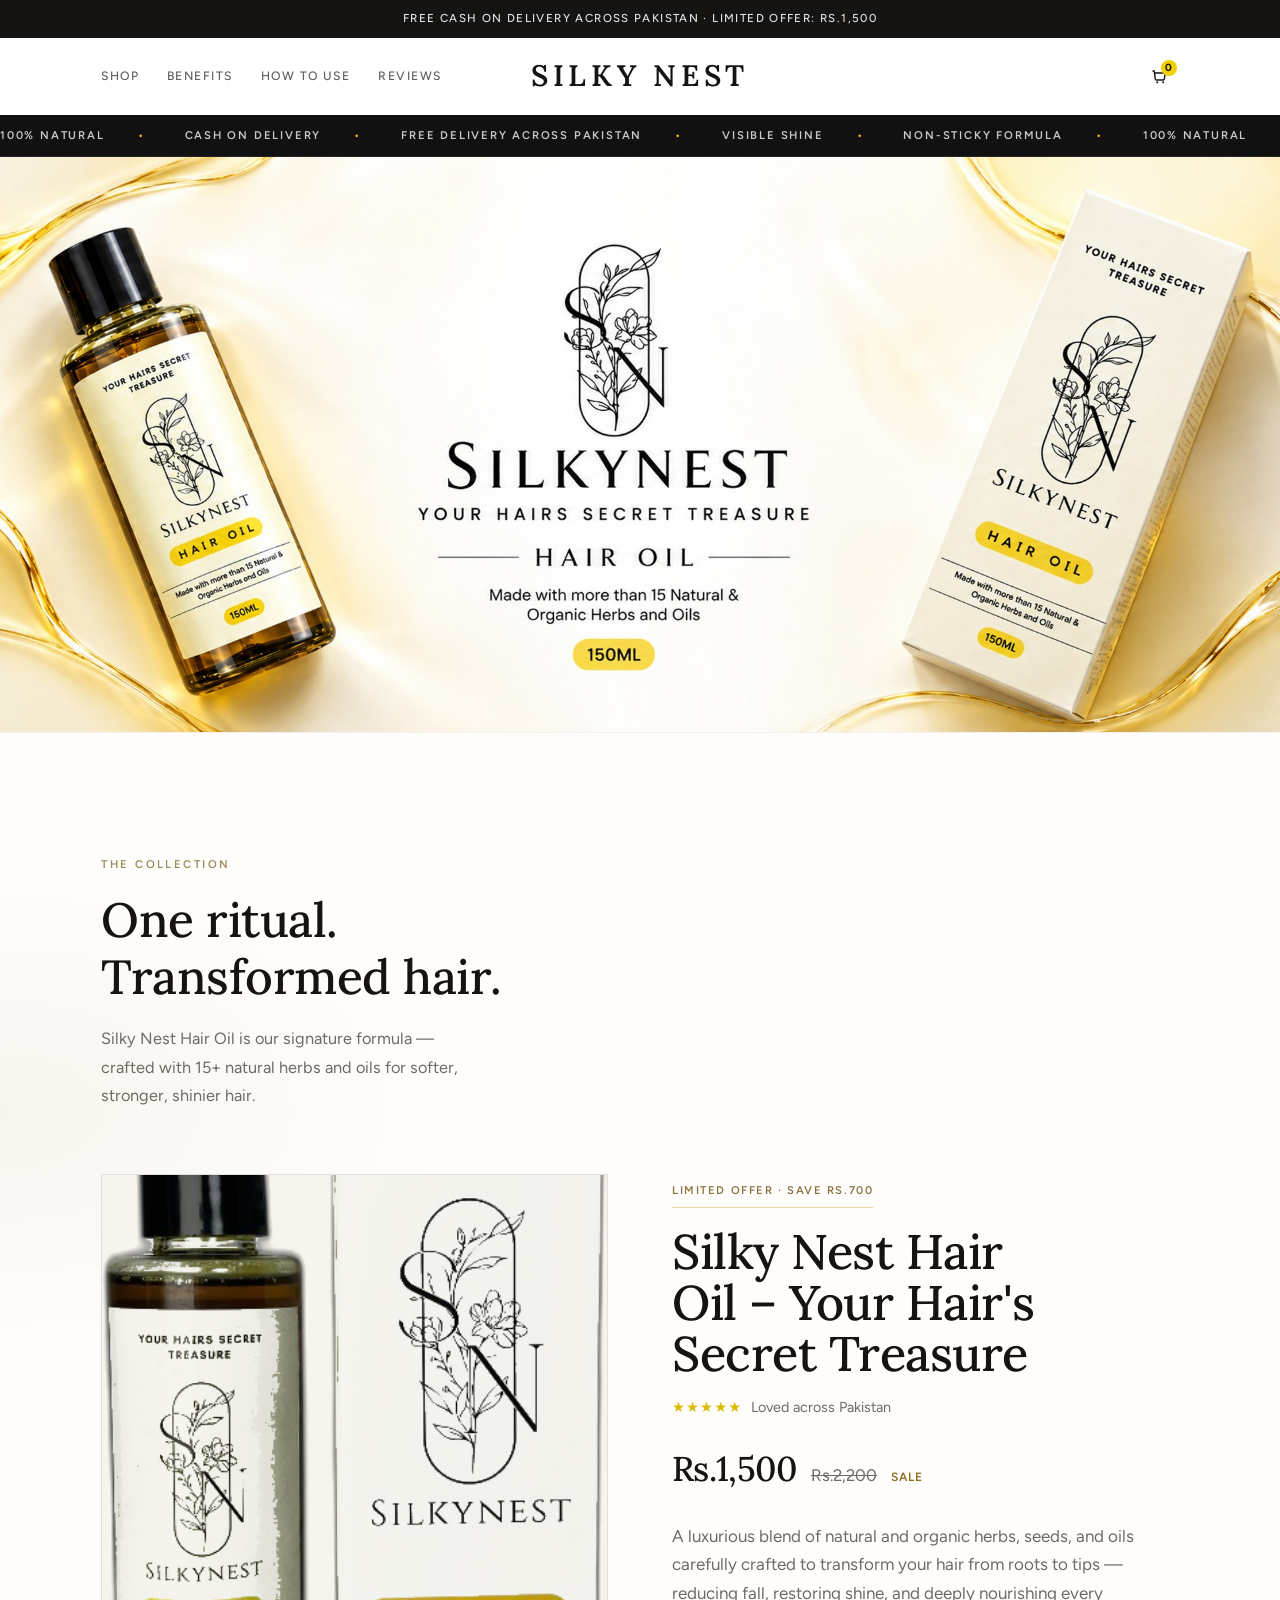
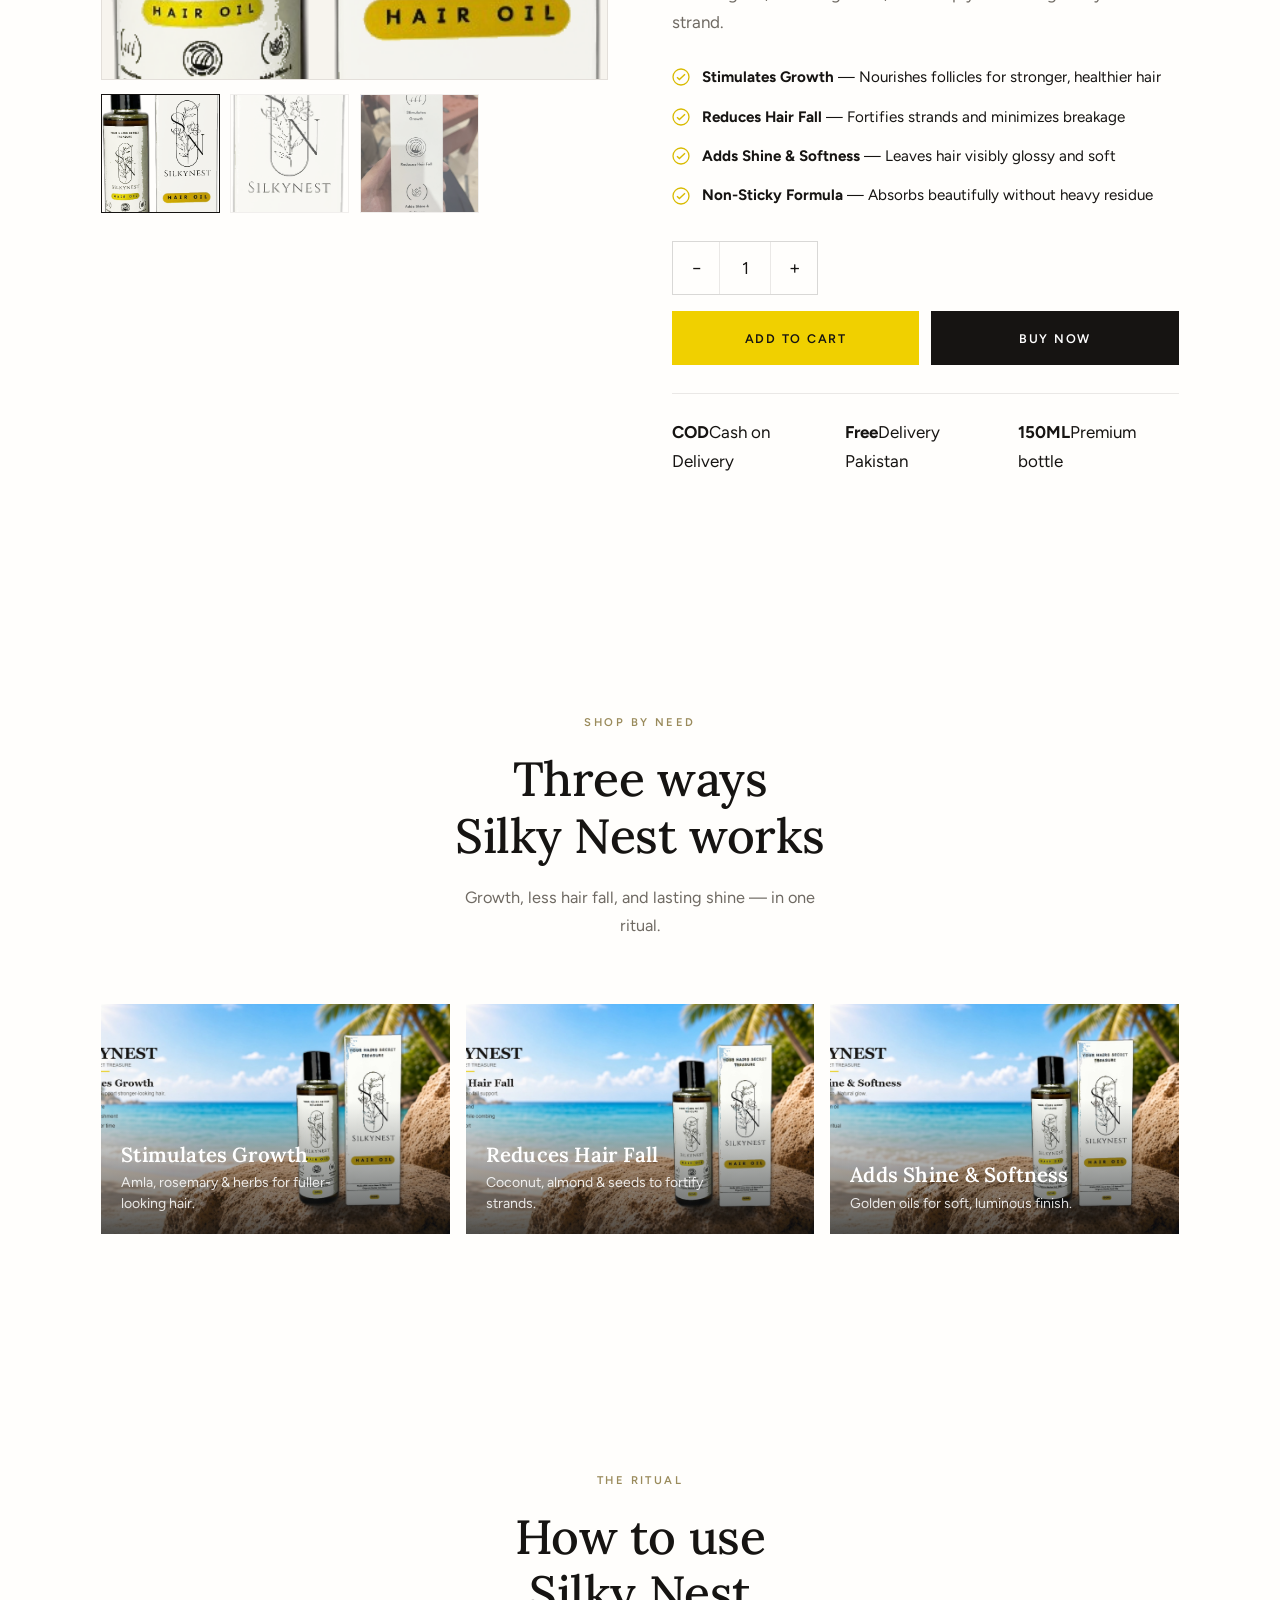
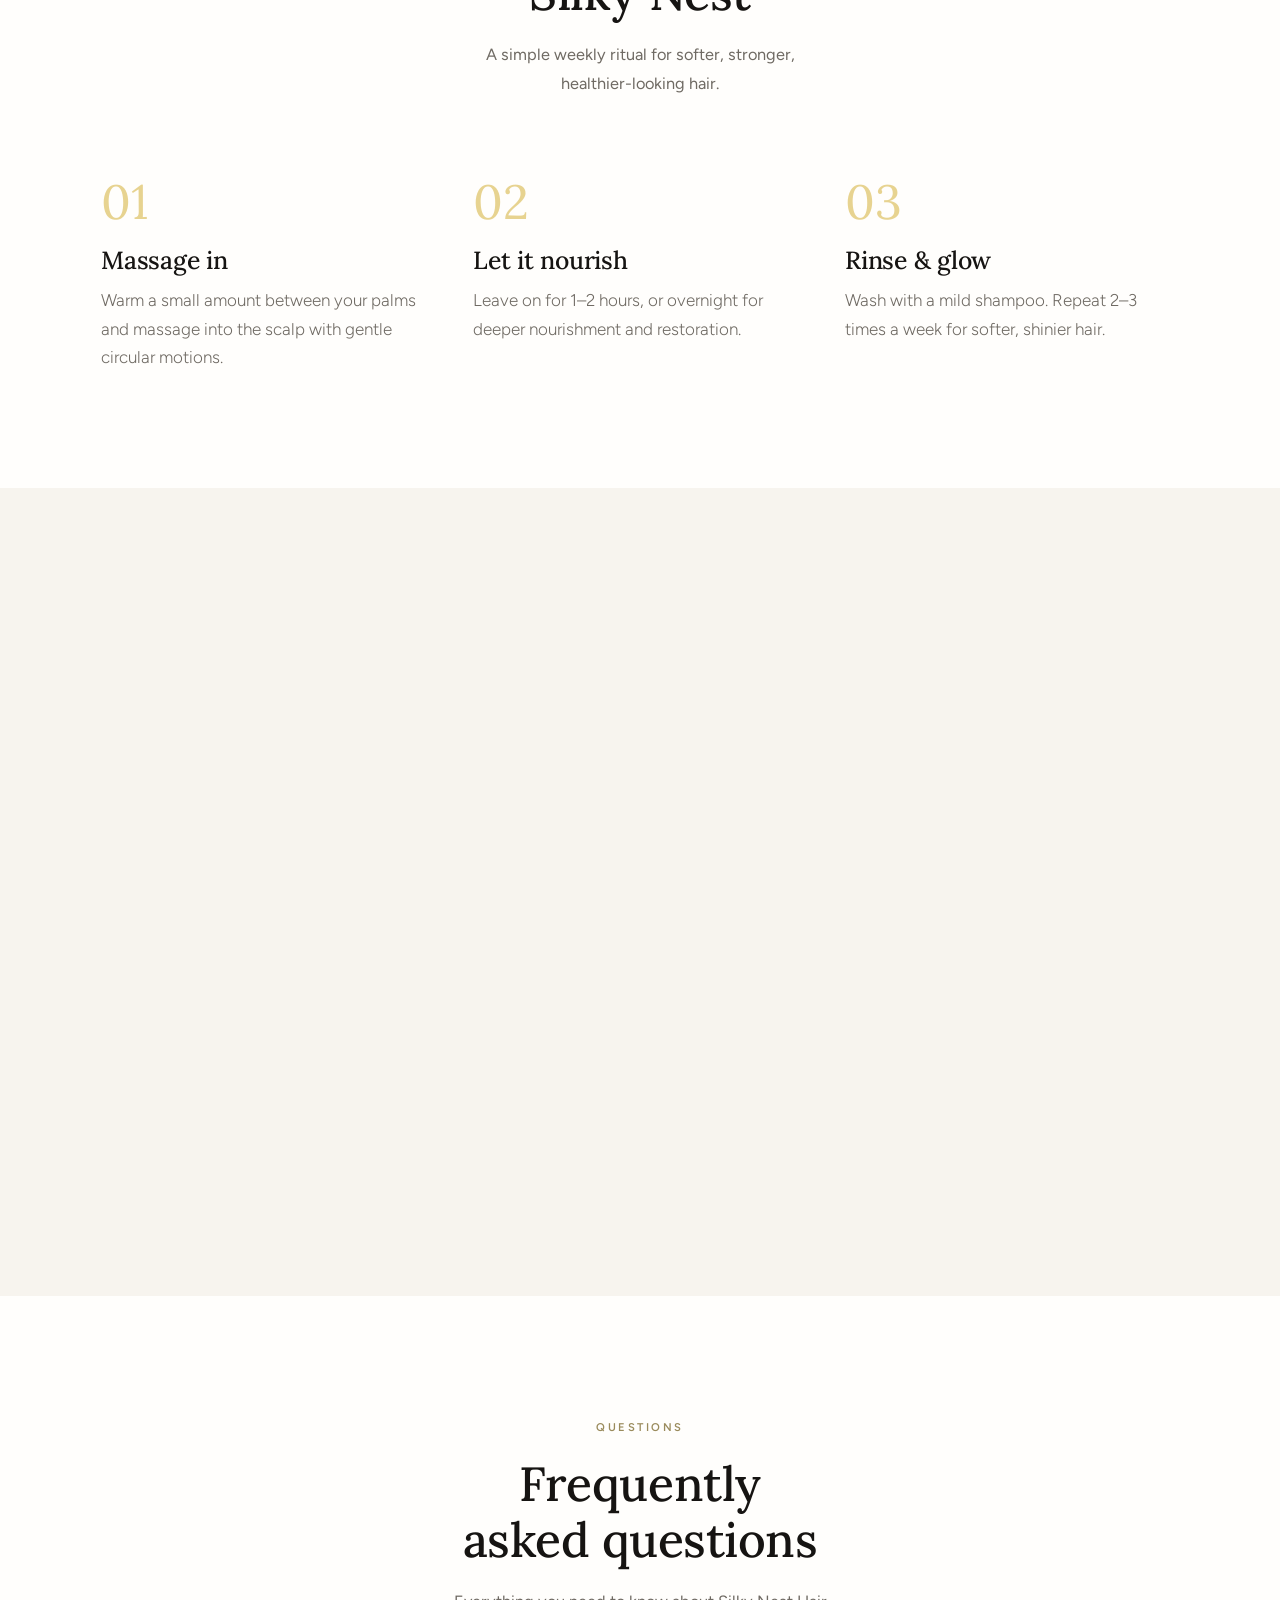
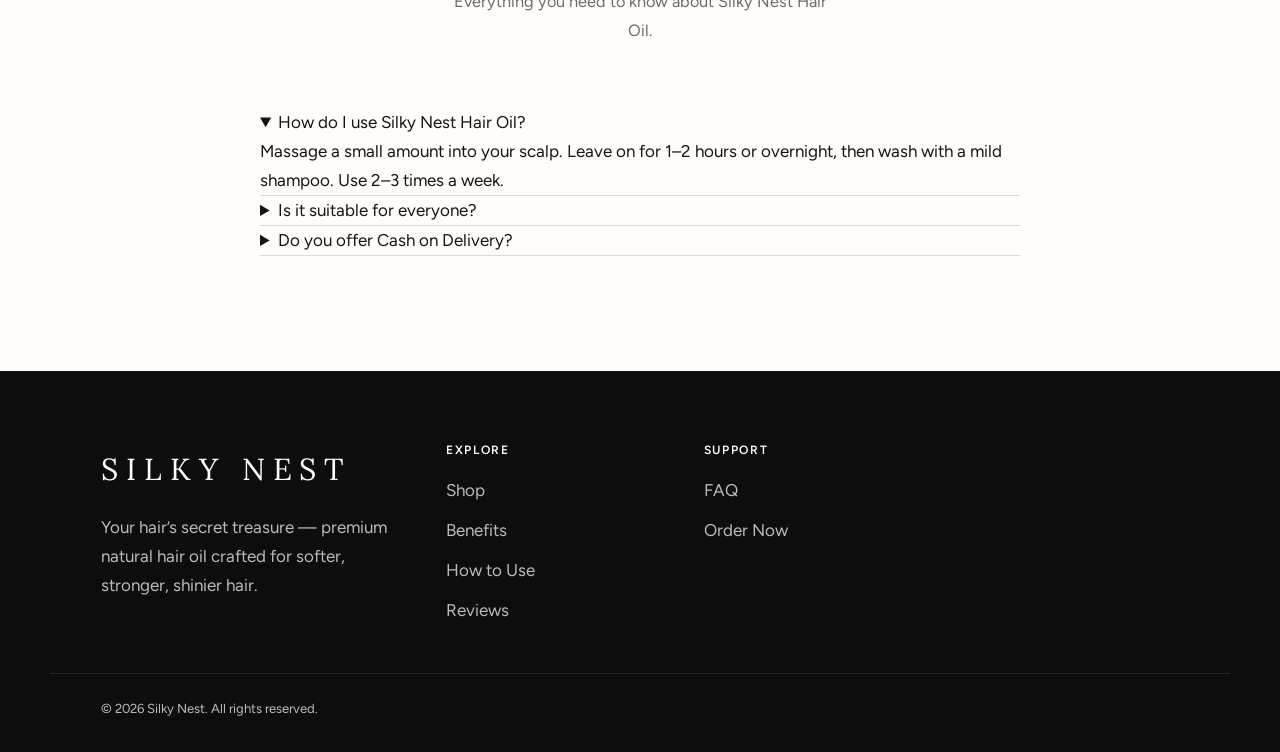
==== commit 31abcbe6: "Show banner with baked-in text only; remove hero overlay UI. Co-authored-by: Cursor <cursoragent@cur" ====
--- a/preview/index.html
+++ b/preview/index.html
@@ -60,34 +60,15 @@
         </div>
       </div>
 
-      <div class="hero-banner hero-banner--image-only" data-hero-slider>
-        <div class="hero-banner__track" data-slider-track>
-          <div class="hero-banner__slide is-active" data-slider-slide data-label="Silky Nest Hair Oil">
+      <div class="hero-banner hero-banner--image-only">
+        <div class="hero-banner__track">
+          <div class="hero-banner__slide is-active">
             <div class="hero-banner__image">
-              <img src="assets/image-4.jpg" alt="Silky Nest Hair Oil" width="1920" height="863">
-            </div>
-          </div>
-          <div class="hero-banner__slide" data-slider-slide data-label="Signature Ritual">
-            <div class="hero-banner__image">
-              <img src="assets/banner-sea-1.jpg" alt="Silky Nest Hair Oil" width="1920" height="863" loading="lazy">
-            </div>
-          </div>
-          <div class="hero-banner__slide" data-slider-slide data-label="Premium Packaging">
-            <div class="hero-banner__image">
-              <img src="assets/banner-sea-2.jpg" alt="Silky Nest packaging" width="1920" height="863" loading="lazy">
-            </div>
-          </div>
-        </div>
-        <a href="#shop" class="hero-banner__shop btn btn--gold">Shop Now</a>
-        <div class="hero-banner__controls">
-          <button type="button" class="hero-banner__arrow" data-slider-prev aria-label="Previous"><svg width="18" height="18" viewBox="0 0 16 16" fill="none"><path d="M10 3L5 8l5 5" stroke="currentColor" stroke-width="1.5"/></svg></button>
-          <div class="hero-banner__dots">
-            <button type="button" class="hero-slider__dot is-active" data-slider-dot aria-label="Banner 1"></button>
-            <button type="button" class="hero-slider__dot" data-slider-dot aria-label="Banner 2"></button>
-            <button type="button" class="hero-slider__dot" data-slider-dot aria-label="Banner 3"></button>
-          </div>
-          <button type="button" class="hero-banner__arrow" data-slider-next aria-label="Next"><svg width="18" height="18" viewBox="0 0 16 16" fill="none"><path d="M6 3l5 5-5 5" stroke="currentColor" stroke-width="1.5"/></svg></button>
-        </div>
+              <img src="assets/image-4.jpg" alt="SilkyNest Hair Oil — Your Hairs Secret Treasure" width="1920" height="863">
+            </div>
+          </div>
+        </div>
+        <a href="#shop" class="hero-banner__link" aria-label="Shop Now"></a>
       </div>
     </section>
 
--- a/preview/assets/base.css
+++ b/preview/assets/base.css
@@ -448,12 +448,12 @@
   overflow: hidden;
 }
 
-/* Full banner visible — match artboard, no side crop */
+/* Full banner — text lives inside the image, no HTML overlay copy */
 .hero-banner--image-only {
   min-height: 0;
   width: 100%;
   aspect-ratio: 1920 / 863;
-  background: #9ec4d6;
+  background: #f5f1ea;
 }
 
 .hero-banner__track {
@@ -491,10 +491,10 @@
 }
 
 .hero-banner--image-only .hero-banner__image img {
-  object-fit: contain;
+  object-fit: cover;
   object-position: center center;
   transform: none;
-  background: #9ec4d6;
+  background: #f5f1ea;
 }
 
 .hero-banner__slide.is-active .hero-banner__image img {
@@ -506,7 +506,9 @@
 }
 
 .hero-banner--image-only .hero-banner__veil,
-.hero-banner--image-only .hero-banner__content {
+.hero-banner--image-only .hero-banner__content,
+.hero-banner--image-only .hero-banner__shop,
+.hero-banner--image-only .hero-banner__controls {
   display: none !important;
 }
 
@@ -521,18 +523,10 @@
   box-shadow: 0 10px 30px rgba(0, 0, 0, 0.18);
 }
 
-.hero-banner--image-only .hero-banner__controls {
-  left: auto;
-  right: clamp(1rem, 4vw, 3rem);
-  bottom: 1.35rem;
-  transform: none;
-}
-
-@media (max-width: 720px) {
-  .hero-banner__shop,
-  .hero-banner__controls {
-    display: none !important;
-  }
+.hero-banner--image-only .hero-banner__link {
+  position: absolute;
+  inset: 0;
+  z-index: 3;
 }
 
 .hero-banner__copy {
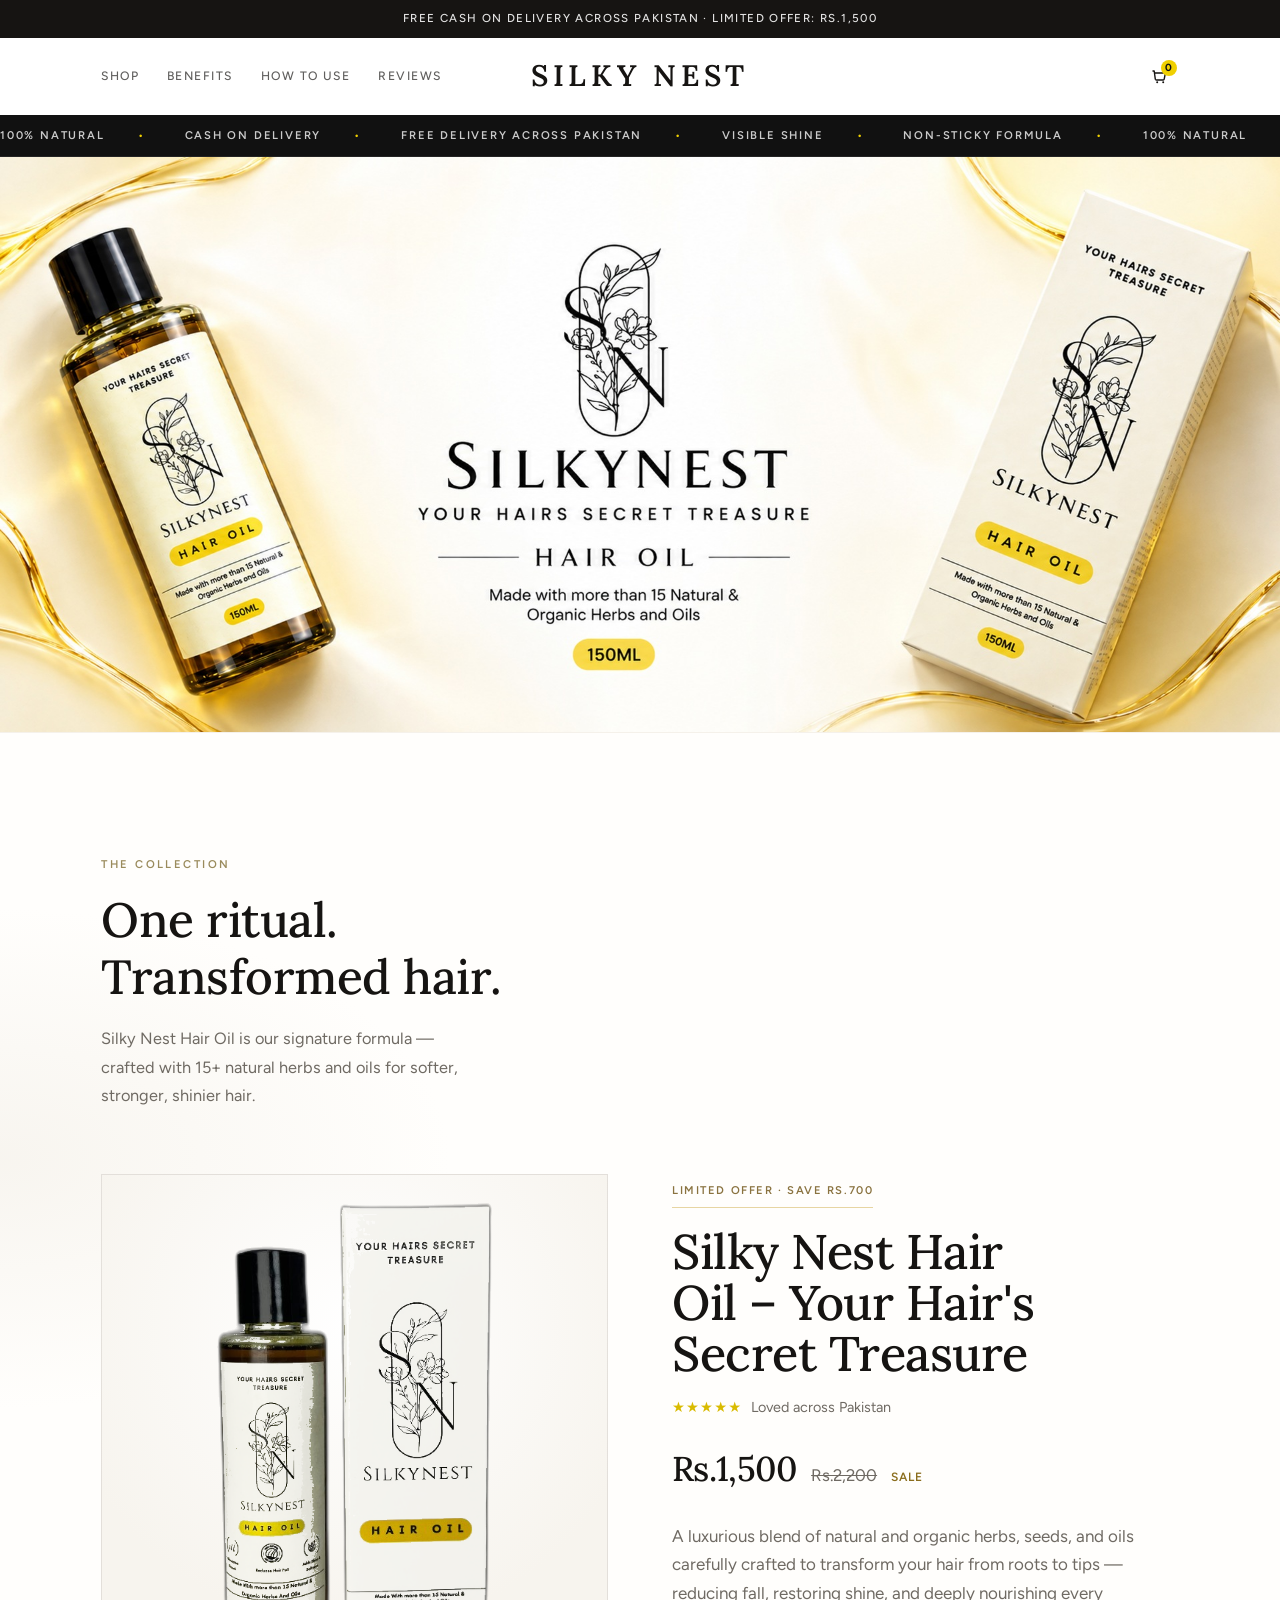
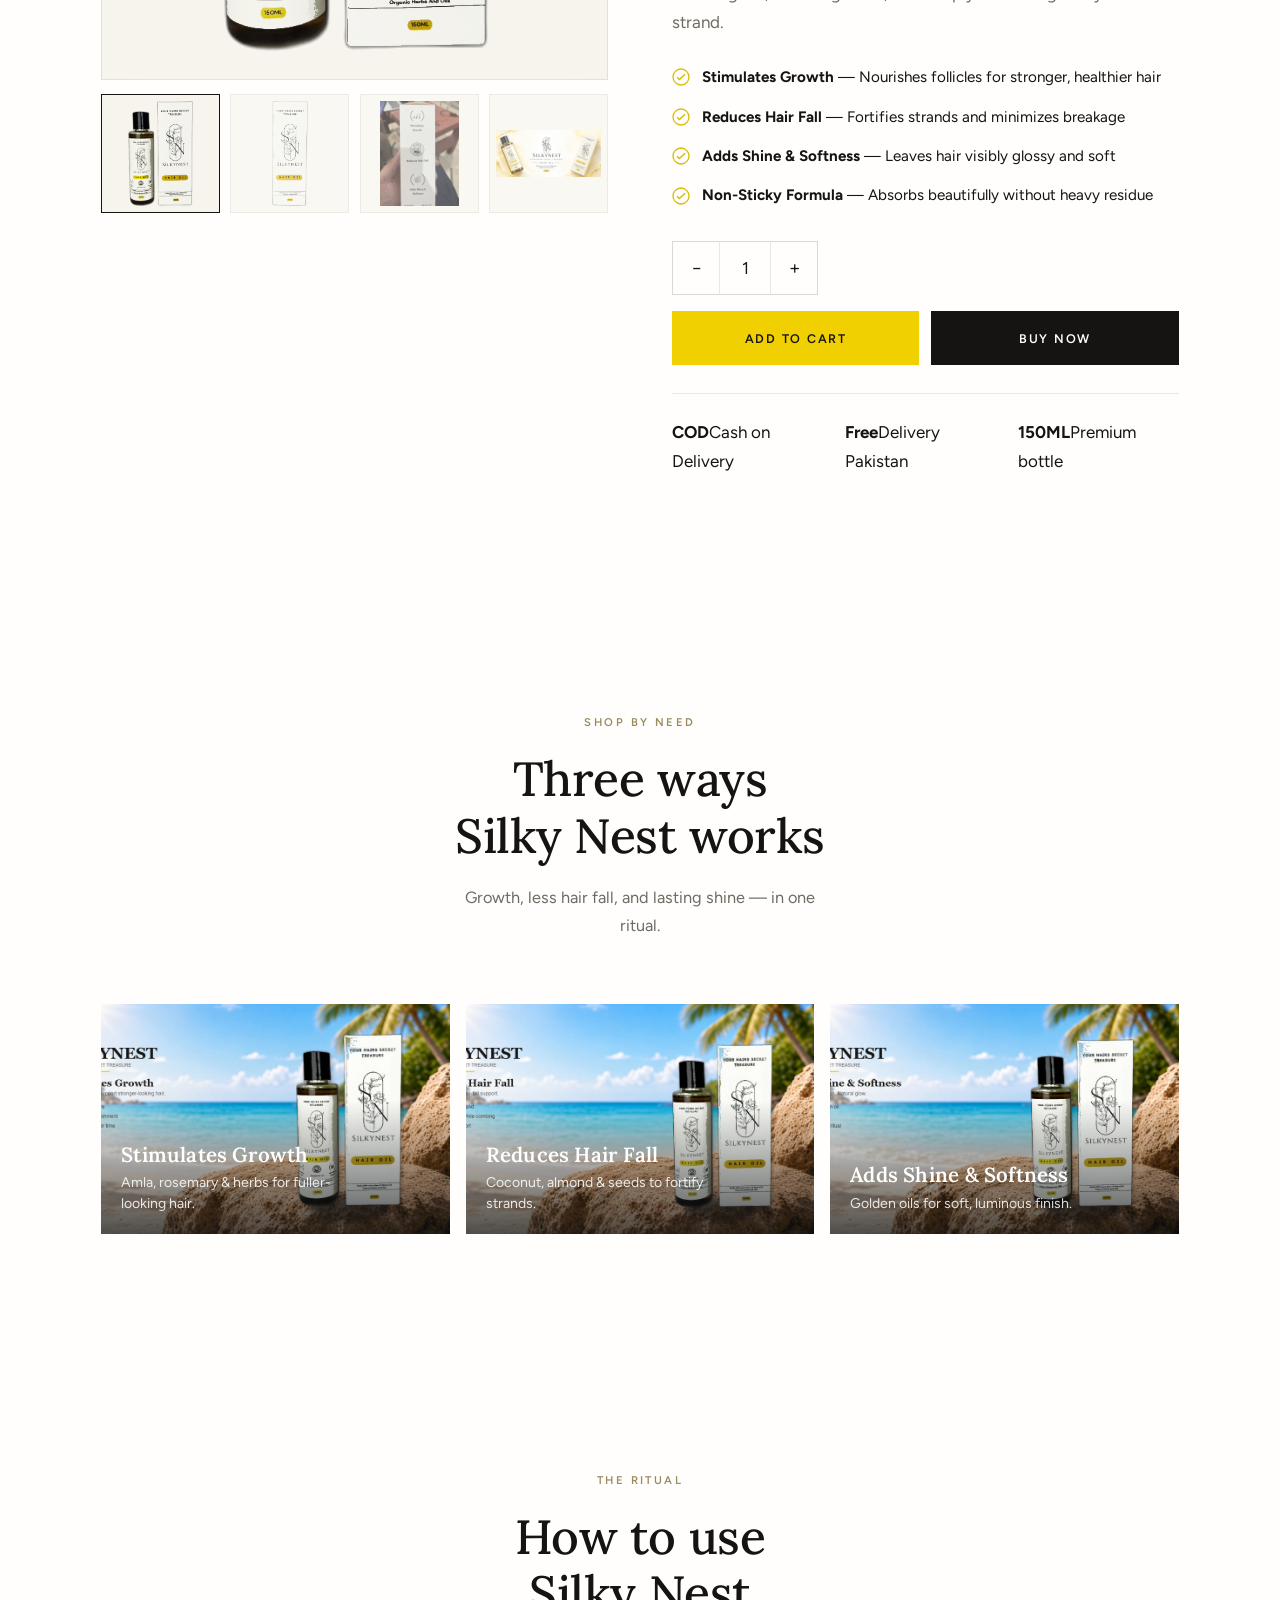
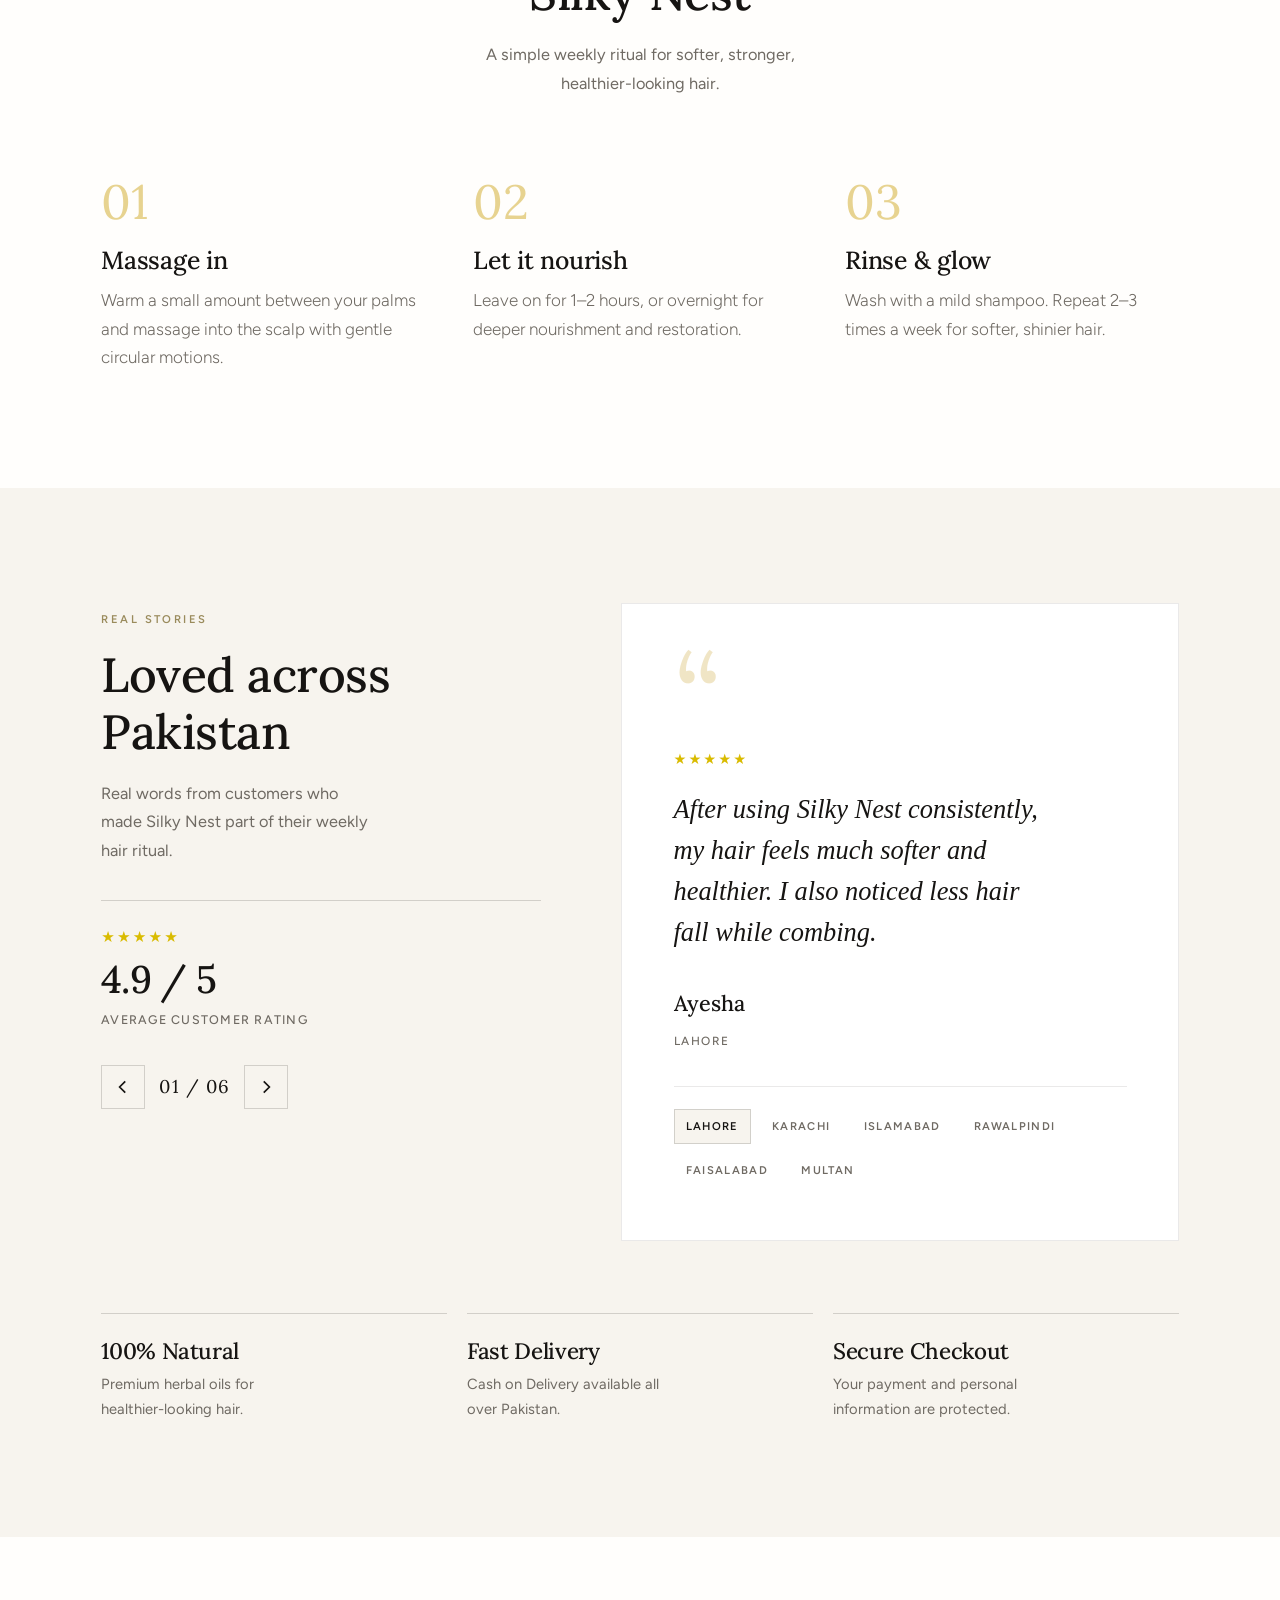
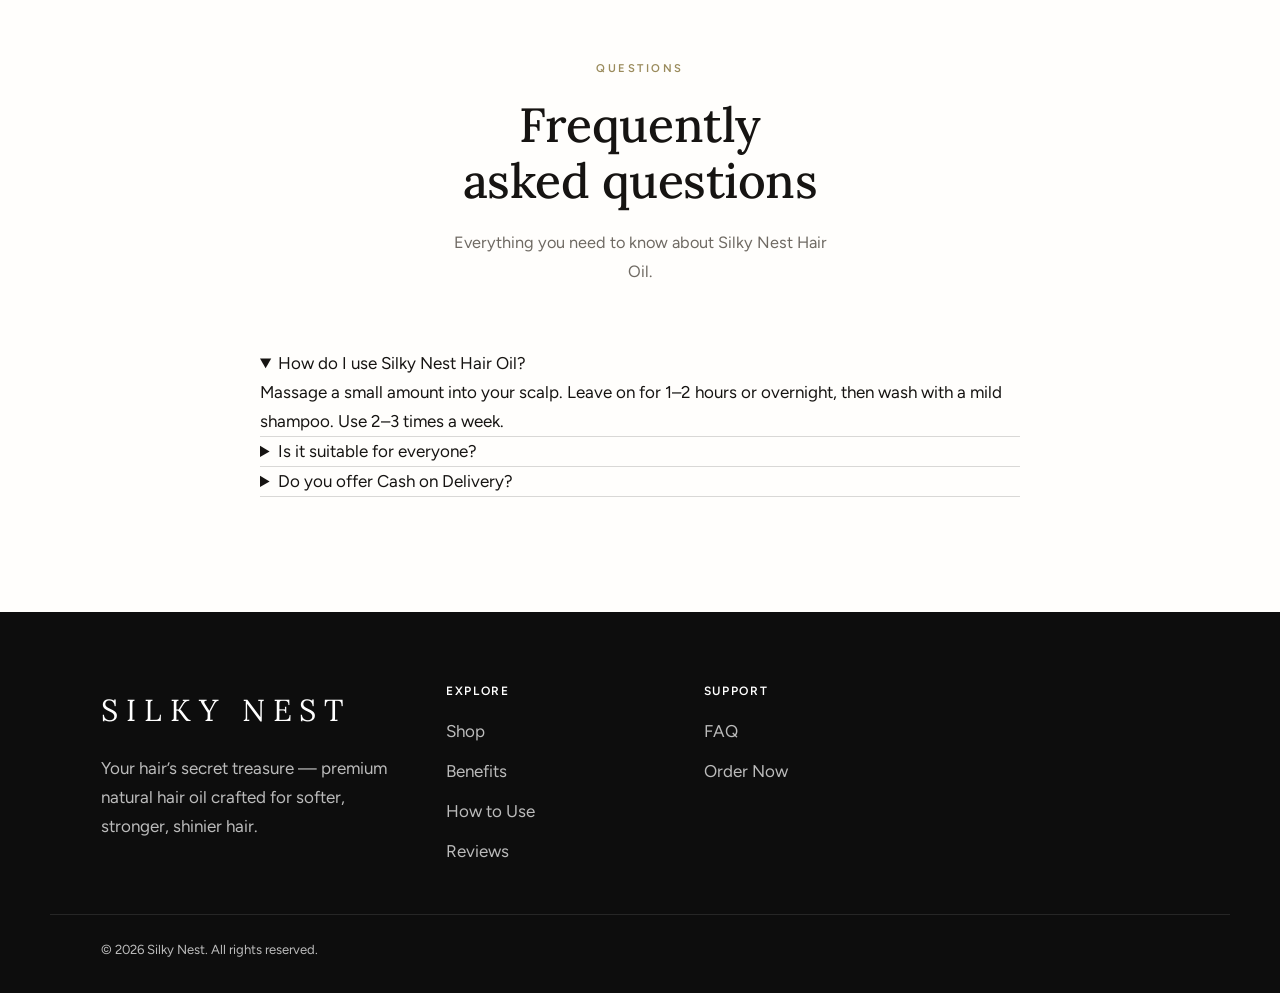
==== commit 6ee6dad2: "Fix product gallery images, testimonials slider, and mobile responsive layout. Co-authored-by: Curso" ====
--- a/preview/index.html
+++ b/preview/index.html
@@ -89,6 +89,7 @@
               <button type="button" class="product-gallery__thumb is-active" data-gallery-thumb data-full="assets/silky-nest-product-real.png" data-alt="Product"><img src="assets/silky-nest-product-real.png" alt=""></button>
               <button type="button" class="product-gallery__thumb" data-gallery-thumb data-full="assets/silky-nest-box-real.png" data-alt="Box"><img src="assets/silky-nest-box-real.png" alt=""></button>
               <button type="button" class="product-gallery__thumb" data-gallery-thumb data-full="assets/silky-nest-benefits-side.jpg" data-alt="Benefits"><img src="assets/silky-nest-benefits-side.jpg" alt=""></button>
+              <button type="button" class="product-gallery__thumb" data-gallery-thumb data-full="assets/image-4.jpg" data-alt="Banner"><img src="assets/image-4.jpg" alt=""></button>
             </div>
           </div>
 
@@ -193,24 +194,58 @@
             </div>
             <div class="reviews-nav">
               <button type="button" class="reviews-nav__btn" data-review-prev aria-label="Previous review"><svg width="18" height="18" viewBox="0 0 16 16" fill="none"><path d="M10 3L5 8l5 5" stroke="currentColor" stroke-width="1.5"/></svg></button>
-              <span class="reviews-nav__count" data-review-count>01 / 03</span>
+              <span class="reviews-nav__count" data-review-count>01 / 06</span>
               <button type="button" class="reviews-nav__btn" data-review-next aria-label="Next review"><svg width="18" height="18" viewBox="0 0 16 16" fill="none"><path d="M6 3l5 5-5 5" stroke="currentColor" stroke-width="1.5"/></svg></button>
             </div>
           </aside>
           <div class="reviews-stage">
-            <article class="review-card is-active" data-review-slide>
-              <p class="review-card__quote">“After using Silky Nest consistently, my hair feels much softer and healthier. I also noticed less hair fall while combing.”</p>
-              <div class="review-card__meta"><strong>Ayesha</strong><span>Lahore</span></div>
-            </article>
-            <article class="review-card" data-review-slide>
-              <p class="review-card__quote">“This oil made my hair look fuller and shinier. The fragrance is pleasant and it doesn’t feel overly greasy.”</p>
-              <div class="review-card__meta"><strong>Fatima</strong><span>Karachi</span></div>
-            </article>
-            <article class="review-card" data-review-slide>
-              <p class="review-card__quote">“Within a few weeks my hair became much easier to manage and looked healthier. Highly recommended.”</p>
-              <div class="review-card__meta"><strong>Hira</strong><span>Rawalpindi</span></div>
-            </article>
+            <div class="reviews-stage__mark" aria-hidden="true">“</div>
+            <div class="reviews-slider" data-review-slider>
+              <article class="reviews-slide is-active" data-review-slide>
+                <div class="reviews-slide__stars">★★★★★</div>
+                <blockquote class="reviews-slide__quote">After using Silky Nest consistently, my hair feels much softer and healthier. I also noticed less hair fall while combing.</blockquote>
+                <div class="reviews-slide__author"><strong>Ayesha</strong><span>Lahore</span></div>
+              </article>
+              <article class="reviews-slide" data-review-slide hidden>
+                <div class="reviews-slide__stars">★★★★★</div>
+                <blockquote class="reviews-slide__quote">This oil made my hair look fuller and shinier. The fragrance is pleasant and it doesn’t feel overly greasy.</blockquote>
+                <div class="reviews-slide__author"><strong>Fatima</strong><span>Karachi</span></div>
+              </article>
+              <article class="reviews-slide" data-review-slide hidden>
+                <div class="reviews-slide__stars">★★★★★</div>
+                <blockquote class="reviews-slide__quote">I've tried many oils before, but this one doesn't feel sticky. My scalp feels nourished after every use.</blockquote>
+                <div class="reviews-slide__author"><strong>Sana</strong><span>Islamabad</span></div>
+              </article>
+              <article class="reviews-slide" data-review-slide hidden>
+                <div class="reviews-slide__stars">★★★★★</div>
+                <blockquote class="reviews-slide__quote">Within a few weeks my hair became much easier to manage and looked healthier. Highly recommended.</blockquote>
+                <div class="reviews-slide__author"><strong>Hira</strong><span>Rawalpindi</span></div>
+              </article>
+              <article class="reviews-slide" data-review-slide hidden>
+                <div class="reviews-slide__stars">★★★★★</div>
+                <blockquote class="reviews-slide__quote">I love that it's made with natural ingredients. My hair feels stronger and has a beautiful shine.</blockquote>
+                <div class="reviews-slide__author"><strong>Mahnoor</strong><span>Faisalabad</span></div>
+              </article>
+              <article class="reviews-slide" data-review-slide hidden>
+                <div class="reviews-slide__stars">★★★★★</div>
+                <blockquote class="reviews-slide__quote">The packaging is premium and the oil absorbs nicely. My hair doesn't feel dry anymore.</blockquote>
+                <div class="reviews-slide__author"><strong>Iqra</strong><span>Multan</span></div>
+              </article>
+            </div>
+            <div class="reviews-cities" aria-label="Customer cities">
+              <button type="button" class="reviews-cities__item is-active" data-review-dot>Lahore</button>
+              <button type="button" class="reviews-cities__item" data-review-dot>Karachi</button>
+              <button type="button" class="reviews-cities__item" data-review-dot>Islamabad</button>
+              <button type="button" class="reviews-cities__item" data-review-dot>Rawalpindi</button>
+              <button type="button" class="reviews-cities__item" data-review-dot>Faisalabad</button>
+              <button type="button" class="reviews-cities__item" data-review-dot>Multan</button>
+            </div>
           </div>
+        </div>
+        <div class="guarantee">
+          <div class="guarantee__item reveal"><h3>100% Natural</h3><p>Premium herbal oils for healthier-looking hair.</p></div>
+          <div class="guarantee__item reveal"><h3>Fast Delivery</h3><p>Cash on Delivery available all over Pakistan.</p></div>
+          <div class="guarantee__item reveal"><h3>Secure Checkout</h3><p>Your payment and personal information are protected.</p></div>
         </div>
       </div>
     </section>
--- a/preview/assets/base.css
+++ b/preview/assets/base.css
@@ -739,26 +739,35 @@
 .product-gallery {
   position: sticky;
   top: calc(var(--header-height) + 1.5rem);
+  width: 100%;
 }
 
 .product-gallery__main {
   aspect-ratio: 1;
-  background: var(--color-soft);
+  width: 100%;
+  background:
+    radial-gradient(circle at 50% 30%, #fff 0%, var(--color-soft) 70%);
   border: 1px solid var(--color-border);
   overflow: hidden;
   margin-bottom: 0.85rem;
+  display: flex;
+  align-items: center;
+  justify-content: center;
+  padding: clamp(1rem, 3vw, 1.75rem);
 }
 
 .product-gallery__main img {
   width: 100%;
   height: 100%;
-  object-fit: cover;
+  max-width: 100%;
+  object-fit: contain;
+  object-position: center;
   transition: opacity 0.4s var(--ease);
 }
 
 .product-gallery__thumbs {
   display: grid;
-  grid-template-columns: repeat(4, 1fr);
+  grid-template-columns: repeat(4, minmax(0, 1fr));
   gap: 0.65rem;
 }
 
@@ -767,6 +776,8 @@
   border: 1px solid var(--color-border);
   overflow: hidden;
   opacity: 0.65;
+  background: var(--color-soft);
+  padding: 0.35rem;
   transition: opacity var(--transition), border-color var(--transition);
 }
 
@@ -779,7 +790,8 @@
 .product-gallery__thumb img {
   width: 100%;
   height: 100%;
-  object-fit: cover;
+  object-fit: contain;
+  object-position: center;
 }
 
 .product-info__badge {
@@ -1290,10 +1302,44 @@
   position: relative;
   background: #fff;
   border: 1px solid var(--color-border);
-  padding: clamp(2rem, 4vw, 3.25rem);
-  min-height: 360px;
+  padding: clamp(1.5rem, 4vw, 3.25rem);
+  min-height: 320px;
   display: flex;
   flex-direction: column;
+}
+
+.review-card {
+  display: none;
+}
+
+.review-card.is-active {
+  display: block;
+  animation: reviewIn 0.55s var(--ease);
+}
+
+.review-card__quote {
+  font-family: var(--font-display);
+  font-size: clamp(1.2rem, 2.3vw, 1.65rem);
+  font-style: italic;
+  font-weight: 400;
+  line-height: 1.55;
+  margin: 0 0 1.5rem;
+}
+
+.review-card__meta strong {
+  display: block;
+  font-family: var(--font-display);
+  font-size: 1.25rem;
+  font-weight: 500;
+  margin-bottom: 0.2rem;
+}
+
+.review-card__meta span {
+  font-size: 0.74rem;
+  letter-spacing: 0.14em;
+  text-transform: uppercase;
+  color: var(--color-muted);
+  font-weight: 500;
 }
 
 .reviews-stage__mark {
@@ -1907,6 +1953,30 @@
 
   .product-gallery {
     position: static;
+    max-width: 520px;
+    margin-inline: auto;
+  }
+
+  .product-info__title {
+    max-width: none;
+  }
+
+  .reviews-stage {
+    min-height: 0;
+  }
+
+  .reviews-aside .section__title,
+  .reviews-aside .section__lead,
+  .reviews-slide__quote {
+    max-width: none;
+  }
+
+  .reviews-nav {
+    margin-top: 1.35rem;
+  }
+
+  .category-banners__grid {
+    grid-template-columns: 1fr;
   }
 
   .site-header__nav {
@@ -1963,6 +2033,32 @@
   .product-trust,
   .product-form__actions {
     grid-template-columns: 1fr;
+  }
+
+  .product-gallery__thumbs {
+    grid-template-columns: repeat(4, minmax(0, 1fr));
+    gap: 0.45rem;
+  }
+
+  .product-gallery__main {
+    padding: 0.85rem;
+  }
+
+  .product-info__title {
+    font-size: clamp(1.75rem, 7vw, 2.35rem);
+  }
+
+  .reviews-stage {
+    padding: 1.35rem 1.15rem 1.5rem;
+  }
+
+  .reviews-cities {
+    gap: 0.4rem;
+  }
+
+  .reviews-cities__item {
+    font-size: 0.64rem;
+    padding: 0.4rem 0.55rem;
   }
 
   .newsletter-form {
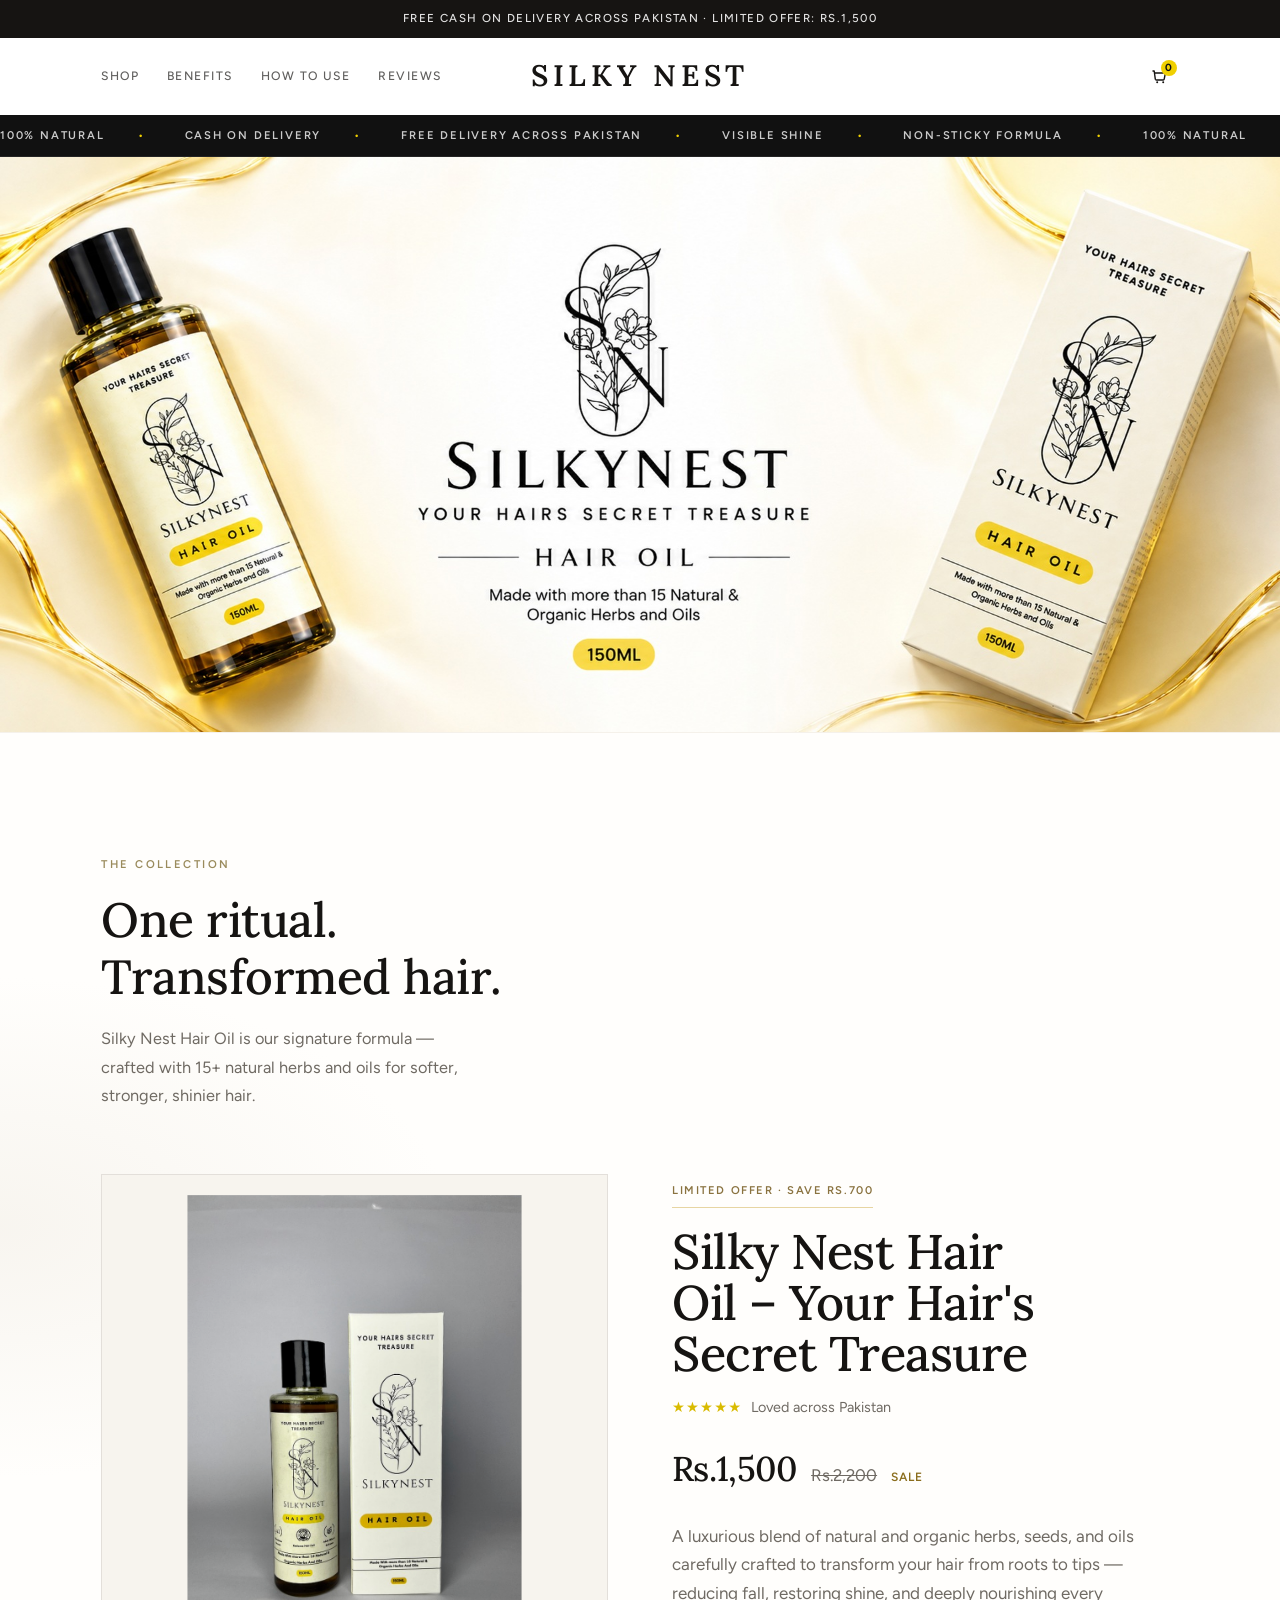
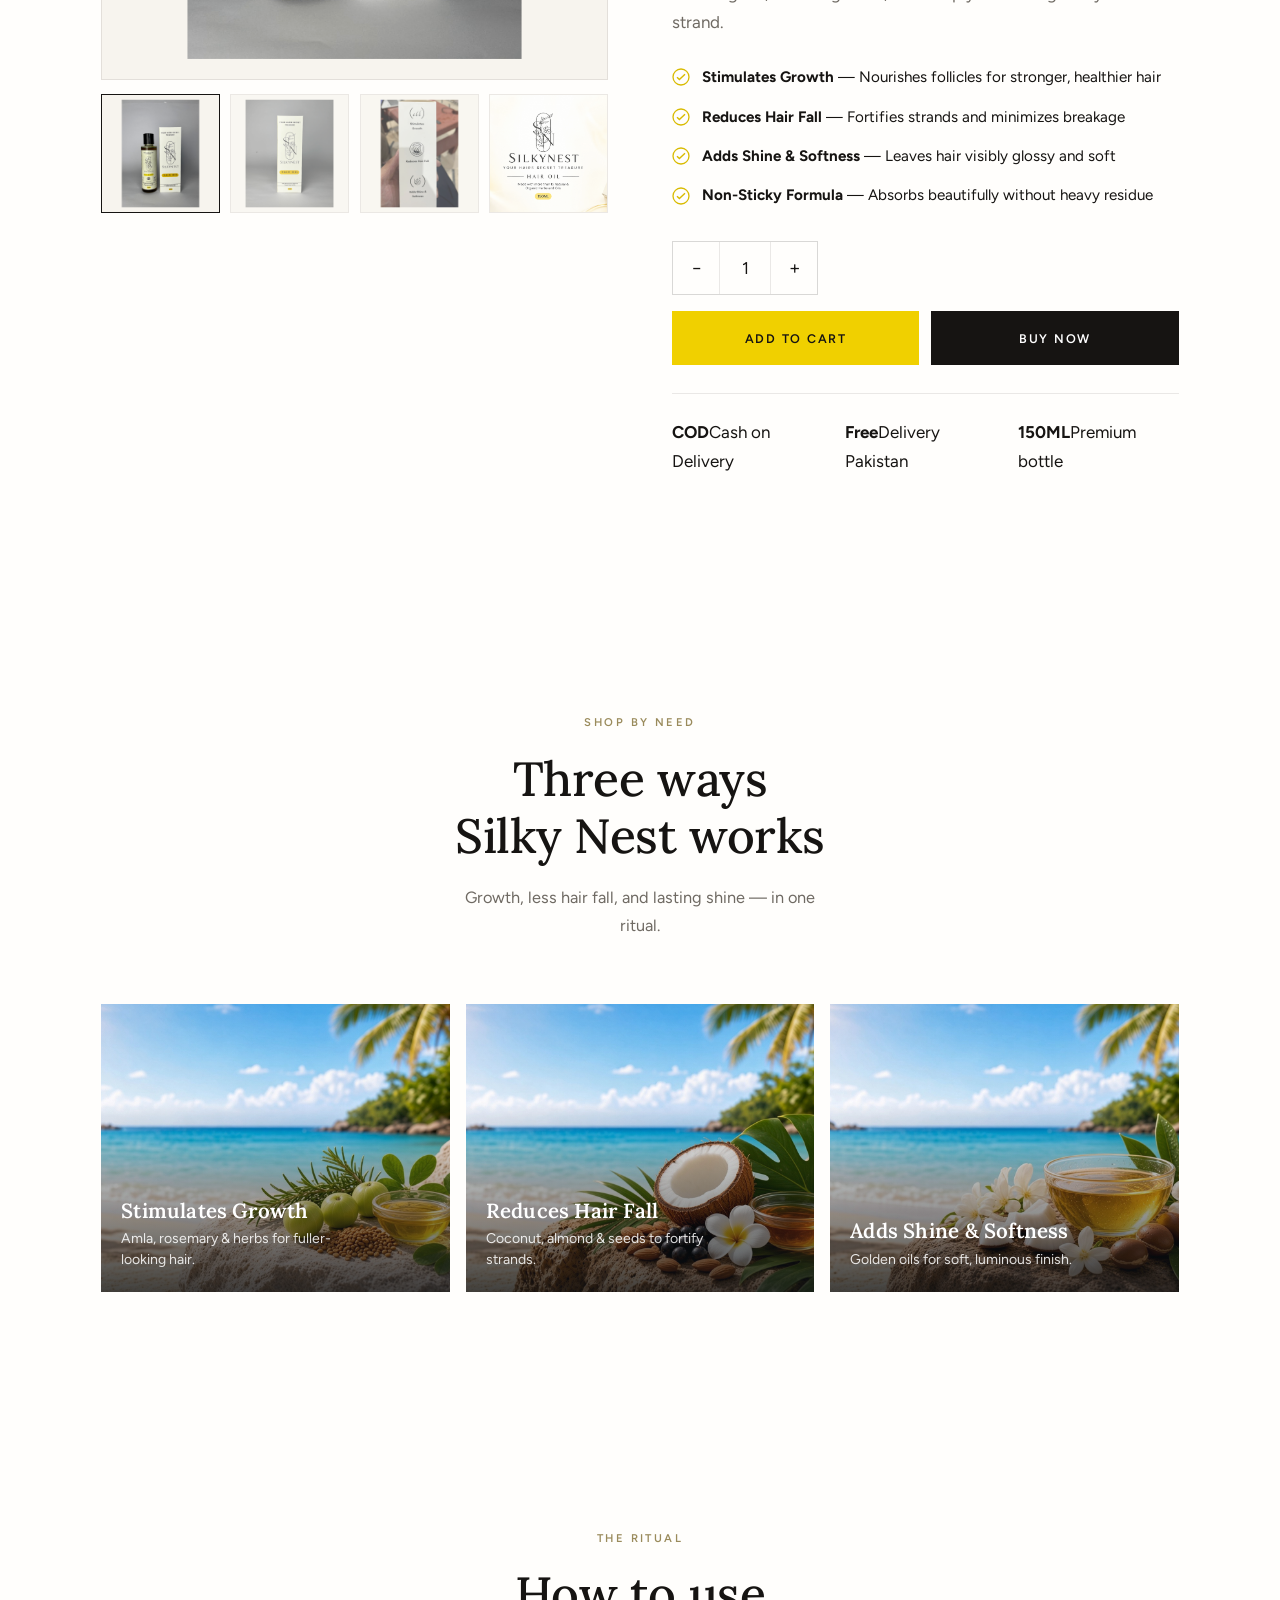
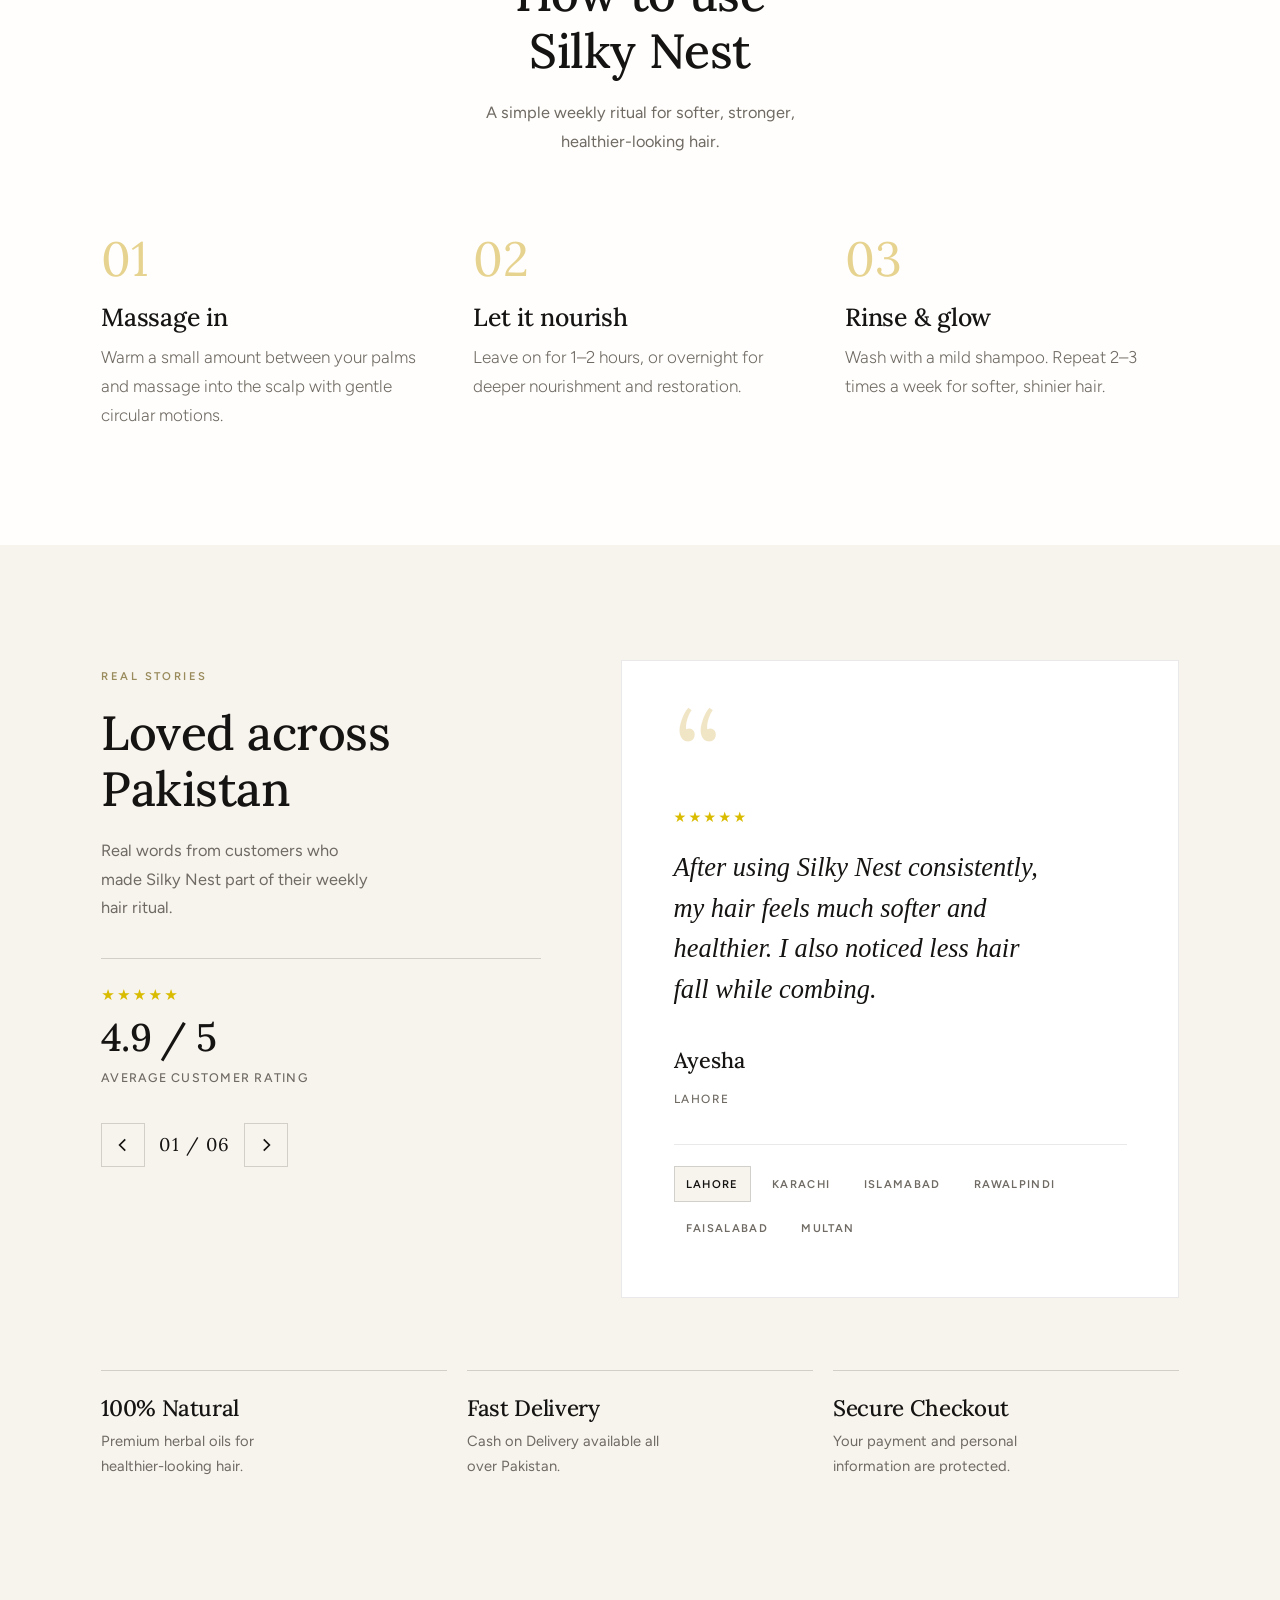
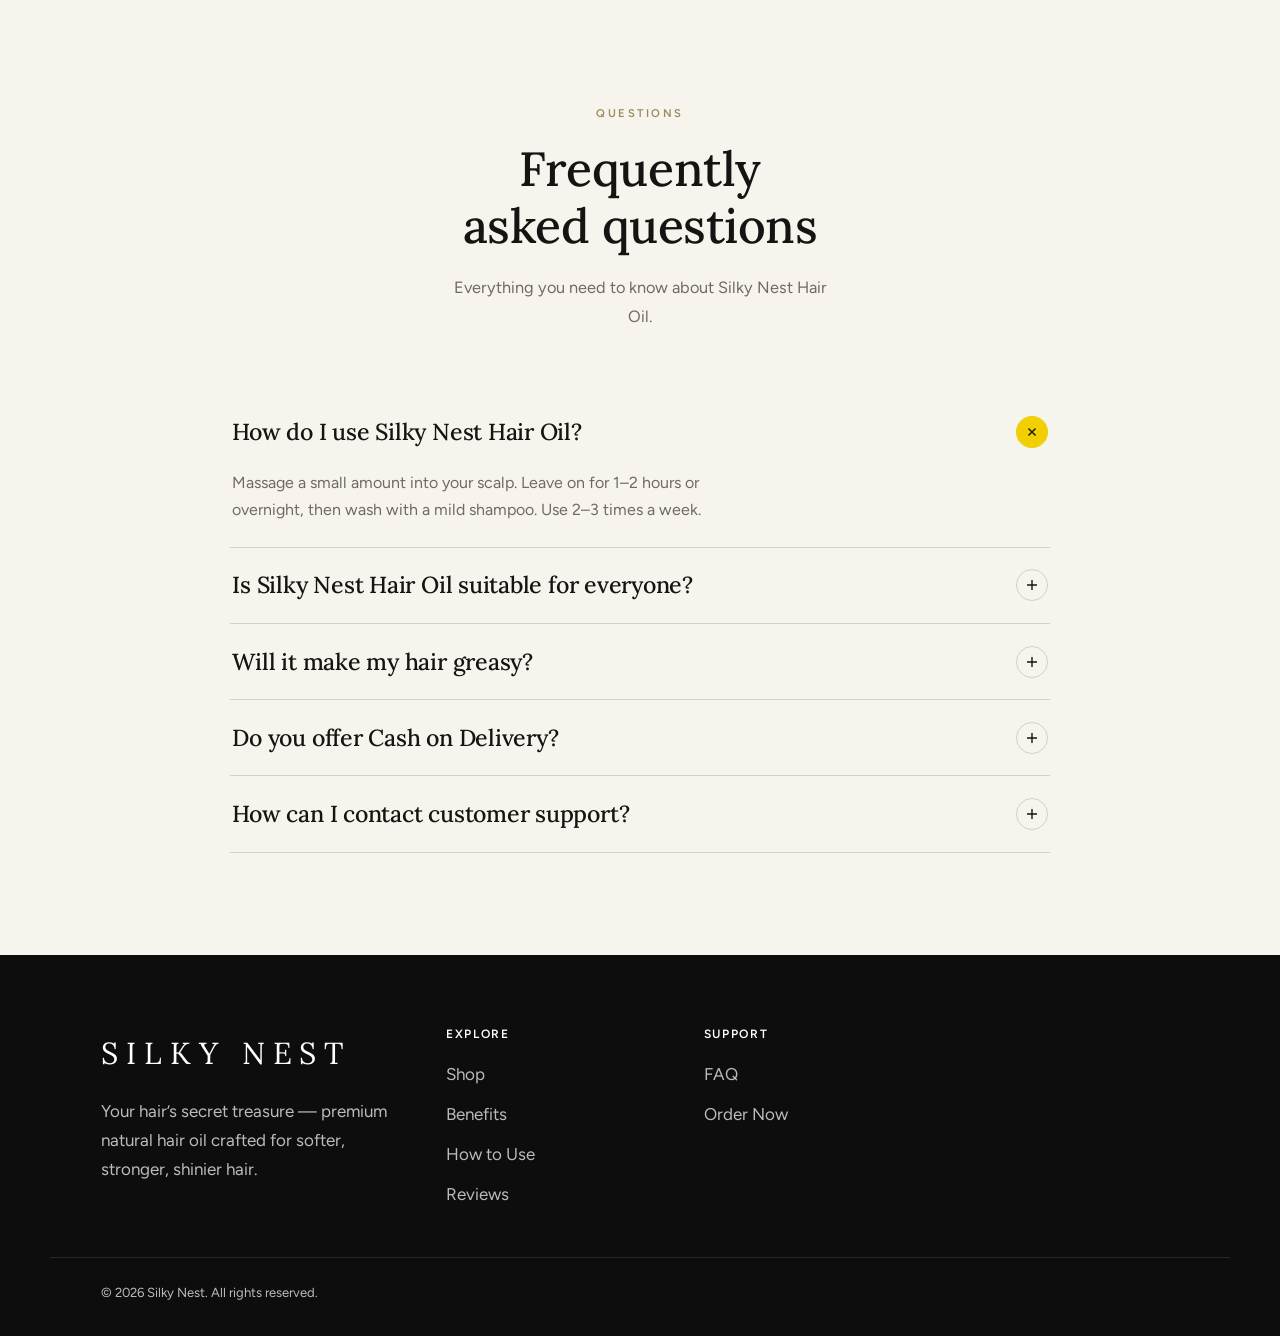
==== commit 67302910: "Polish FAQ accordion with custom plus icons and better spacing. Co-authored-by: Cursor <cursoragent@" ====
--- a/preview/index.html
+++ b/preview/index.html
@@ -250,26 +250,49 @@
       </div>
     </section>
 
-    <section class="section" id="faq" data-faq>
+    <section class="section section--soft" id="faq">
       <div class="container">
         <div class="section__header section__header--center reveal">
           <p class="section__eyebrow">Questions</p>
           <h2 class="section__title section__title--center">Frequently asked questions</h2>
           <p class="section__lead section__lead--center">Everything you need to know about Silky Nest Hair Oil.</p>
         </div>
-        <div class="faq-list">
-          <details class="faq-item" open>
-            <summary>How do I use Silky Nest Hair Oil?</summary>
-            <p>Massage a small amount into your scalp. Leave on for 1–2 hours or overnight, then wash with a mild shampoo. Use 2–3 times a week.</p>
-          </details>
-          <details class="faq-item">
-            <summary>Is it suitable for everyone?</summary>
-            <p>Yes — for men and women, and all hair types including straight, wavy, curly, and treated hair.</p>
-          </details>
-          <details class="faq-item">
-            <summary>Do you offer Cash on Delivery?</summary>
-            <p>Yes. Cash on Delivery is available across Pakistan.</p>
-          </details>
+        <div class="faq-list reveal">
+          <div class="faq-item is-open" data-faq-item>
+            <button type="button" class="faq-item__question" data-faq-toggle aria-expanded="true">
+              <span>How do I use Silky Nest Hair Oil?</span>
+              <span class="faq-item__icon" aria-hidden="true"><svg width="12" height="12" viewBox="0 0 12 12" fill="none"><path d="M6 1v10M1 6h10" stroke="currentColor" stroke-width="1.4"/></svg></span>
+            </button>
+            <div class="faq-item__answer"><div class="faq-item__answer-inner"><p>Massage a small amount into your scalp. Leave on for 1–2 hours or overnight, then wash with a mild shampoo. Use 2–3 times a week.</p></div></div>
+          </div>
+          <div class="faq-item" data-faq-item>
+            <button type="button" class="faq-item__question" data-faq-toggle aria-expanded="false">
+              <span>Is Silky Nest Hair Oil suitable for everyone?</span>
+              <span class="faq-item__icon" aria-hidden="true"><svg width="12" height="12" viewBox="0 0 12 12" fill="none"><path d="M6 1v10M1 6h10" stroke="currentColor" stroke-width="1.4"/></svg></span>
+            </button>
+            <div class="faq-item__answer"><div class="faq-item__answer-inner"><p>Yes. Suitable for men and women, and all hair types including straight, wavy, curly, and treated hair.</p></div></div>
+          </div>
+          <div class="faq-item" data-faq-item>
+            <button type="button" class="faq-item__question" data-faq-toggle aria-expanded="false">
+              <span>Will it make my hair greasy?</span>
+              <span class="faq-item__icon" aria-hidden="true"><svg width="12" height="12" viewBox="0 0 12 12" fill="none"><path d="M6 1v10M1 6h10" stroke="currentColor" stroke-width="1.4"/></svg></span>
+            </button>
+            <div class="faq-item__answer"><div class="faq-item__answer-inner"><p>Silky Nest nourishes without a heavy, sticky feel. Use a modest amount and wash as directed for soft, manageable results.</p></div></div>
+          </div>
+          <div class="faq-item" data-faq-item>
+            <button type="button" class="faq-item__question" data-faq-toggle aria-expanded="false">
+              <span>Do you offer Cash on Delivery?</span>
+              <span class="faq-item__icon" aria-hidden="true"><svg width="12" height="12" viewBox="0 0 12 12" fill="none"><path d="M6 1v10M1 6h10" stroke="currentColor" stroke-width="1.4"/></svg></span>
+            </button>
+            <div class="faq-item__answer"><div class="faq-item__answer-inner"><p>Yes. Cash on Delivery is available across Pakistan for a convenient, secure checkout.</p></div></div>
+          </div>
+          <div class="faq-item" data-faq-item>
+            <button type="button" class="faq-item__question" data-faq-toggle aria-expanded="false">
+              <span>How can I contact customer support?</span>
+              <span class="faq-item__icon" aria-hidden="true"><svg width="12" height="12" viewBox="0 0 12 12" fill="none"><path d="M6 1v10M1 6h10" stroke="currentColor" stroke-width="1.4"/></svg></span>
+            </button>
+            <div class="faq-item__answer"><div class="faq-item__answer-inner"><p>For order or product questions, reach our support team through the contact details on this website — we’re happy to help.</p></div></div>
+          </div>
         </div>
       </div>
     </section>
--- a/preview/assets/base.css
+++ b/preview/assets/base.css
@@ -745,22 +745,21 @@
 .product-gallery__main {
   aspect-ratio: 1;
   width: 100%;
-  background:
-    radial-gradient(circle at 50% 30%, #fff 0%, var(--color-soft) 70%);
+  background: #f7f4ee;
   border: 1px solid var(--color-border);
   overflow: hidden;
   margin-bottom: 0.85rem;
   display: flex;
   align-items: center;
   justify-content: center;
-  padding: clamp(1rem, 3vw, 1.75rem);
+  padding: 0;
 }
 
 .product-gallery__main img {
   width: 100%;
   height: 100%;
   max-width: 100%;
-  object-fit: contain;
+  object-fit: cover;
   object-position: center;
   transition: opacity 0.4s var(--ease);
 }
@@ -775,9 +774,9 @@
   aspect-ratio: 1;
   border: 1px solid var(--color-border);
   overflow: hidden;
-  opacity: 0.65;
-  background: var(--color-soft);
-  padding: 0.35rem;
+  opacity: 0.7;
+  background: #f7f4ee;
+  padding: 0;
   transition: opacity var(--transition), border-color var(--transition);
 }
 
@@ -790,7 +789,7 @@
 .product-gallery__thumb img {
   width: 100%;
   height: 100%;
-  object-fit: contain;
+  object-fit: cover;
   object-position: center;
 }
 
@@ -1099,7 +1098,7 @@
   position: relative;
   display: block;
   overflow: hidden;
-  min-height: clamp(11rem, 18vw, 14.5rem);
+  min-height: clamp(14rem, 24vw, 18rem);
   color: #fff;
   text-decoration: none;
   isolation: isolate;
@@ -1115,13 +1114,25 @@
   width: 100%;
   height: 100%;
   object-fit: cover;
-  object-position: center right;
-  transform: scale(1.02);
+  object-position: center center;
+  transform: scale(1.01);
   transition: transform 1.1s var(--ease);
 }
 
+.category-banner:nth-child(1) .category-banner__media img {
+  object-position: 70% center;
+}
+
+.category-banner:nth-child(2) .category-banner__media img {
+  object-position: 65% center;
+}
+
+.category-banner:nth-child(3) .category-banner__media img {
+  object-position: 60% center;
+}
+
 .category-banner:hover .category-banner__media img {
-  transform: scale(1.06);
+  transform: scale(1.05);
 }
 
 .category-banner::after {
@@ -1129,7 +1140,8 @@
   position: absolute;
   inset: 0;
   z-index: 1;
-  background: linear-gradient(180deg, transparent 42%, rgba(12, 16, 20, 0.72) 100%);
+  background:
+    linear-gradient(180deg, rgba(12, 16, 20, 0.08) 0%, transparent 35%, rgba(12, 16, 20, 0.78) 100%);
   pointer-events: none;
 }
 
@@ -1139,7 +1151,7 @@
   right: 0;
   bottom: 0;
   z-index: 2;
-  padding: 1.35rem 1.25rem 1.25rem;
+  padding: 1.5rem 1.25rem 1.35rem;
 }
 
 .category-banner__title {
@@ -1162,10 +1174,18 @@
 @media (max-width: 980px) {
   .category-banners__grid {
     grid-template-columns: 1fr;
+    gap: 0.85rem;
   }
 
   .category-banner {
-    min-height: 12rem;
+    min-height: 13.5rem;
+  }
+
+  .category-banner__media img,
+  .category-banner:nth-child(1) .category-banner__media img,
+  .category-banner:nth-child(2) .category-banner__media img,
+  .category-banner:nth-child(3) .category-banner__media img {
+    object-position: center 40%;
   }
 }
 
@@ -1473,13 +1493,19 @@
 
 /* FAQ -------------------------------------------------------------------- */
 
+#faq.section {
+  padding-block: clamp(4rem, 8vw, 6.5rem);
+}
+
 .faq-list {
-  max-width: 760px;
+  max-width: 820px;
   margin-inline: auto;
+  margin-top: clamp(0.5rem, 2vw, 1.25rem);
 }
 
 .faq-item {
   border-bottom: 1px solid var(--color-border-strong);
+  background: transparent;
 }
 
 .faq-item__question {
@@ -1487,25 +1513,34 @@
   display: flex;
   justify-content: space-between;
   align-items: center;
-  gap: 1rem;
-  padding: 1.45rem 0;
+  gap: 1.25rem;
+  padding: 1.35rem 0.15rem;
   text-align: left;
   font-family: var(--font-display);
-  font-size: clamp(1.35rem, 2.4vw, 1.7rem);
+  font-size: clamp(1.15rem, 2.2vw, 1.45rem);
   font-weight: 500;
-  letter-spacing: -0.015em;
+  letter-spacing: -0.01em;
+  line-height: 1.3;
+  color: var(--color-text);
+  background: transparent;
+  border: 0;
+  cursor: pointer;
+}
+
+.faq-item__question:hover {
+  color: #000;
 }
 
 .faq-item__icon {
-  width: 28px;
-  height: 28px;
+  width: 32px;
+  height: 32px;
   border: 1px solid var(--color-border-strong);
   border-radius: 50%;
-  display: flex;
+  display: inline-flex;
   align-items: center;
   justify-content: center;
   flex-shrink: 0;
-  transition: transform var(--transition), background var(--transition);
+  transition: transform 0.35s var(--ease), background 0.35s var(--ease), border-color 0.35s var(--ease);
 }
 
 .faq-item.is-open .faq-item__icon {
@@ -1529,10 +1564,22 @@
 }
 
 .faq-item__answer p {
-  padding-bottom: 1.35rem;
+  margin: 0;
+  padding: 0 2.5rem 1.45rem 0.15rem;
   color: var(--color-muted);
-  font-weight: 300;
+  font-weight: 400;
+  font-size: 1rem;
+  line-height: 1.7;
   max-width: 58ch;
+}
+
+/* Hide native details marker if any leftover markup */
+.faq-item summary {
+  list-style: none;
+}
+
+.faq-item summary::-webkit-details-marker {
+  display: none;
 }
 
 /* Newsletter + Footer ---------------------------------------------------- */
